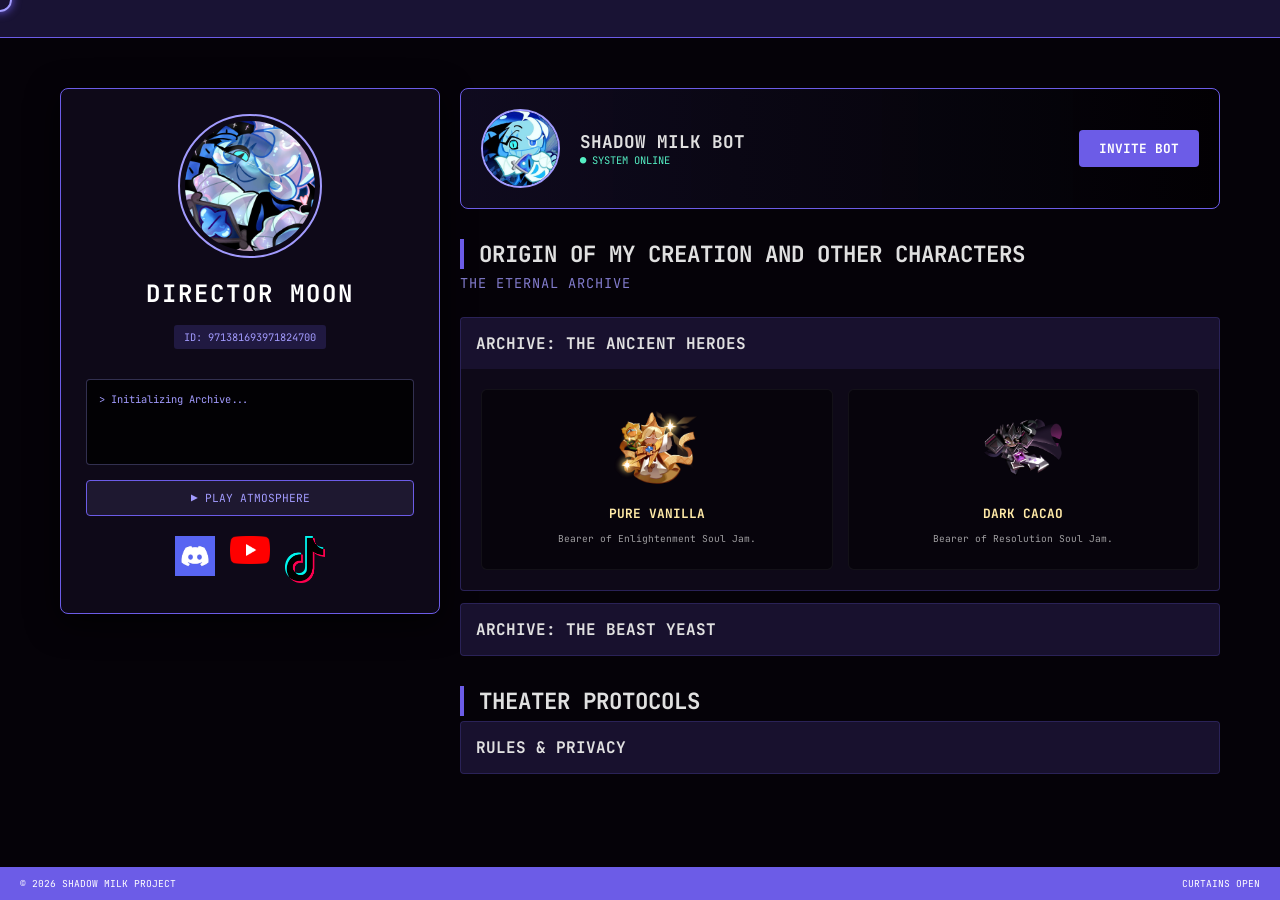
==== index.html @ 2828c196 "Update index.html" ====
<!DOCTYPE html>
<html lang="en">
<head>
    <meta charset="UTF-8">
    <meta name="viewport" content="width=device-width, initial-scale=1.0">
    <title>Director Moon | Shadow Milk Bot</title>
    <link href="https://fonts.googleapis.com/css2?family=JetBrains+Mono:wght@400;700&display=swap" rel="stylesheet">
    
    <style>
        :root {
            --primary: #a29bfe; 
            --accent: #6c5ce7; 
            --bg: #050208;
            --glass: rgba(15, 10, 25, 0.96);
            --ancient: #ffeaa7;
            --beast: #ff7675;
            --terminal-bg: rgba(0, 0, 0, 0.8);
        }

        /* CUSTOM CURSOR */
        * { cursor: none !important; }
        #custom-cursor {
            width: 20px; height: 20px;
            border: 2px solid var(--primary);
            border-radius: 50%;
            position: fixed;
            pointer-events: none;
            z-index: 9999;
            transition: transform 0.1s ease;
            box-shadow: 0 0 10px var(--accent);
            transform: translate(-50%, -50%);
        }

        /* CUSTOM SCROLLBAR */
        ::-webkit-scrollbar { width: 8px; }
        ::-webkit-scrollbar-track { background: var(--bg); }
        ::-webkit-scrollbar-thumb { 
            background: var(--accent); 
            border-radius: 10px;
            border: 2px solid var(--bg);
        }

        body {
            background-color: var(--bg);
            color: #e0e0e0;
            font-family: 'JetBrains Mono', monospace;
            margin: 0; padding: 0;
            overflow-x: hidden;
            display: flex; flex-direction: column;
            min-height: 100vh;
        }

        .bg-overlay {
            position: fixed; top: 0; left: 0; width: 100%; height: 100%;
            background: url('7(special).jpg') center/cover no-repeat;
            opacity: 0.15; z-index: -1;
        }

        /* News Ticker */
        .ticker-wrap {
            width: 100%; background: rgba(108, 92, 231, 0.2);
            border-bottom: 1px solid var(--accent);
            overflow: hidden; white-space: nowrap; padding: 8px 0;
            z-index: 10;
        }
        .ticker-move {
            display: inline-block; animation: ticker 15s linear infinite;
            font-size: 0.75rem; text-transform: uppercase; color: var(--primary);
            padding-left: 100%;
        }
        @keyframes ticker { 0% { transform: translateX(0); } 100% { transform: translateX(-100%); } }

        .app-container {
            display: flex; flex-wrap: wrap; gap: 20px; padding: 20px;
            max-width: 1200px; margin: auto; width: 100%; box-sizing: border-box;
            justify-content: center;
        }

        /* Sidebar Styles */
        .profile-sidebar { flex: 1 1 320px; max-width: 380px; }
        .glass-card {
            background: var(--glass); border: 1px solid var(--accent);
            padding: 25px; text-align: center; border-radius: 8px;
            box-shadow: 0 8px 32px rgba(0,0,0,0.8);
        }
        .avatar { width: 130px; height: 130px; border: 2px solid var(--primary); padding: 5px; border-radius: 50%; object-fit: cover; }
        h1 { font-size: 1.5rem; margin: 15px 0 5px; letter-spacing: 2px; color: white; }
        .badge { font-size: 0.65rem; color: var(--primary); background: rgba(108, 92, 231, 0.2); padding: 5px 10px; border-radius: 3px; display: inline-block; }
        
        /* Terminal & Audio */
        .terminal-box {
            margin-top: 20px; background: var(--terminal-bg);
            border: 1px solid rgba(162, 155, 254, 0.3); border-radius: 4px;
            padding: 12px; text-align: left; font-size: 0.65rem;
            color: var(--primary); min-height: 60px;
        }
        .audio-control {
            margin-top: 15px; background: rgba(162, 155, 254, 0.1);
            border: 1px solid var(--accent); color: var(--primary);
            padding: 10px; border-radius: 4px; font-size: 0.7rem;
            cursor: pointer; transition: 0.3s; width: 100%;
            font-family: 'JetBrains Mono', monospace;
        }
        .audio-control:hover { background: var(--accent); color: white; box-shadow: 0 0 10px var(--accent); }

        /* Bot Spotlight */
        .bot-spotlight {
            background: linear-gradient(90deg, rgba(108, 92, 231, 0.1), rgba(0,0,0,0.6));
            border: 1px solid var(--accent); border-radius: 8px;
            padding: 20px; margin-bottom: 30px;
            display: flex; align-items: center; gap: 20px;
        }
        .bot-avatar-small { width: 75px; height: 75px; border-radius: 50%; border: 2px solid var(--primary); }
        .invite-btn {
            background: var(--accent); color: white; text-decoration: none;
            padding: 10px 20px; border-radius: 4px; font-size: 0.8rem;
            font-weight: bold; transition: 0.3s;
        }
        .invite-btn:hover { background: var(--primary); transform: scale(1.05); }

        /* Content Area */
        .content-area { flex: 2 1 600px; }
        .main-highlight-title { font-size: 1.4rem; border-left: 4px solid var(--accent); padding-left: 15px; margin-bottom: 5px; text-transform: uppercase; font-weight: bold; }
        .sub-header-style { font-size: 0.85rem; color: var(--primary); letter-spacing: 1px; margin-bottom: 25px; opacity: 0.8; display: block; }

        .drawer { background: var(--glass); border: 1px solid rgba(108, 92, 231, 0.3); margin-bottom: 12px; border-radius: 4px; overflow: hidden; }
        summary { padding: 15px; cursor: pointer; font-weight: bold; display: flex; justify-content: space-between; background: rgba(108, 92, 231, 0.1); }
        
        .dossier-grid { display: grid; grid-template-columns: 1fr 1fr; gap: 15px; padding: 20px; }
        .char-card { 
            background: rgba(0,0,0,0.5); border: 1px solid rgba(255,255,255,0.05);
            padding: 15px; border-radius: 6px; text-align: center;
            transition: 0.3s ease;
        }
        .char-card:hover { 
            border-color: var(--accent); 
            transform: translateY(-5px);
            box-shadow: 0 5px 15px rgba(108, 92, 231, 0.3);
        }
        .char-img { width: 85px; height: 85px; object-fit: contain; margin-bottom: 10px; }
        .ancient-text { color: var(--ancient); }
        .beast-text { color: var(--beast); }

        .footer-bar { margin-top: auto; background: var(--accent); color: white; font-size: 0.6rem; display: flex; justify-content: space-between; padding: 10px 20px; }

        @media (max-width: 768px) {
            #custom-cursor { display: none; }
            * { cursor: auto !important; }
            .app-container { flex-direction: column; }
            .dossier-grid { grid-template-columns: 1fr; }
        }
    </style>
</head>
<body>
    <div id="custom-cursor"></div>
    <div class="bg-overlay"></div>

    <div class="ticker-wrap">
        <div class="ticker-move">
            SYSTEM STATUS: STABLE • NEW PUPPETS JOINING THE THEATER • ACT IV: THE ETERNAL NIGHT • DIRECTOR MOON IS WATCHING • ALL SCRIPTS SYNCHRONIZED •
        </div>
    </div>

    <main class="app-container">
        <aside class="profile-sidebar">
            <div class="glass-card">
                <img src="sm.png" alt="Director Moon" class="avatar">
                <h1>DIRECTOR MOON</h1>
                <p class="badge">ID: 971381693971824700</p>
                
                <div class="terminal-box">
                    <div id="typewriter">> Initializing Archive...</div>
                </div>

                <audio id="theater-music" loop>
                    <source src="theme.mp3" type="audio/mpeg">
                </audio>
                <button class="audio-control" onclick="toggleMusic()" id="music-btn">▶ PLAY ATMOSPHERE</button>

                <div class="social-grid" style="margin-top:20px; display:flex; gap:15px; justify-content:center;">
                    <a href="https://discord.gg/trJb9jheUS" target="_blank"><img src="discord.png" width="40"></a>
                    <a href="https://youtube.com/@unknown-d8j4m?si=hz3em3P6DgcxcS1t" target="_blank"><img src="youtube.png" width="40"></a>
                    <a href="https://www.tiktok.com/@dirmoonofc?_r=1&_t=ZG-95DGepO4hxg" target="_blank"><img src="tiktok.png" width="40"></a>
                </div>
            </div>
        </aside>

        <section class="content-area">
            <div class="bot-spotlight">
                <img src="shadowmilkbot.png" class="bot-avatar-small">
                <div style="flex-grow:1">
                    <div style="font-weight:bold; font-size:1.1rem;">SHADOW MILK BOT</div>
                    <div style="font-size:0.65rem; color:#55efc4">● SYSTEM ONLINE</div>
                </div>
                <a href="https://discord.com/oauth2/authorize?client_id=1461867308065488967" target="_blank" class="invite-btn">INVITE BOT</a>
            </div>

            <h2 class="main-highlight-title">ORIGIN OF MY CREATION AND OTHER CHARACTERS</h2>
            <span class="sub-header-style">THE ETERNAL ARCHIVE</span>

            <details class="drawer" open>
                <summary>ARCHIVE: THE ANCIENT HEROES</summary>
                <div class="dossier-grid">
                    <div class="char-card">
                        <img src="purevanilla.png" class="char-img">
                        <div class="ancient-text" style="font-weight:bold; font-size:0.8rem;">PURE VANILLA</div>
                        <p style="font-size:0.6rem; opacity:0.7;">Bearer of Enlightenment Soul Jam.</p>
                    </div>
                    <div class="char-card">
                        <img src="darkcacao.png" class="char-img">
                        <div class="ancient-text" style="font-weight:bold; font-size:0.8rem;">DARK CACAO</div>
                        <p style="font-size:0.6rem; opacity:0.7;">Bearer of Resolution Soul Jam.</p>
                    </div>
                </div>
            </details>

            <details class="drawer">
                <summary>ARCHIVE: THE BEAST YEAST</summary>
                <div class="dossier-grid">
                    <div class="char-card">
                        <img src="shadowmilk.png" class="char-img">
                        <div class="beast-text" style="font-weight:bold; font-size:0.8rem;">SHADOW MILK</div>
                        <p style="font-size:0.6rem; opacity:0.7;">The Beast of Deceit.</p>
                    </div>
                    <div class="char-card">
                        <img src="mysticflour.png" class="char-img">
                        <div class="beast-text" style="font-weight:bold; font-size:0.8rem;">MYSTIC FLOUR</div>
                        <p style="font-size:0.6rem; opacity:0.7;">The Beast of Apathy.</p>
                    </div>
                </div>
            </details>

            <h2 class="main-highlight-title" style="margin-top:30px;">THEATER PROTOCOLS</h2>
            <details class="drawer">
                <summary>RULES & PRIVACY</summary>
                <div style="padding:20px; font-size:0.75rem; line-height:1.6;">
                    <p><strong>1. Respect:</strong> Treat all puppets with dignity.</p>
                    <p><strong>2. Data:</strong> We only store Discord IDs for economy functions.</p>
                    <p><strong>3. Conduct:</strong> NSFW or Raiding is strictly prohibited.</p>
                </div>
            </details>
        </section>
    </main>

    <footer class="footer-bar">
        <span>© 2026 SHADOW MILK PROJECT</span>
        <span>CURTAINS OPEN</span>
    </footer>

    <script>
        // Cursor Logic
        const cursor = document.getElementById('custom-cursor');
        document.addEventListener('mousemove', e => {
            cursor.style.left = e.clientX + 'px';
            cursor.style.top = e.clientY + 'px';
        });

        // Audio Logic
        const music = document.getElementById('theater-music');
        const musicBtn = document.getElementById('music-btn');
        function toggleMusic() {
            if (music.paused) {
                music.play();
                musicBtn.innerText = "|| PAUSE ATMOSPHERE";
            } else {
                music.pause();
                musicBtn.innerText = "▶ PLAY ATMOSPHERE";
            }
        }

        // Terminal Logic
        const logs = [
            "> Fetching Archive Data...",
            "> Analyzing Director Moon...",
            "> Connection: SECURE",
            "> Deploying Commands...",
            "> Status: DECEPTION ACTIVE"
        ];
        let logIndex = 0;
        function updateLogs() {
            document.getElementById('typewriter').innerText = logs[logIndex];
            logIndex = (logIndex + 1) % logs.length;
        }
        setInterval(updateLogs, 3500);
    </script>
</body>
    </html>
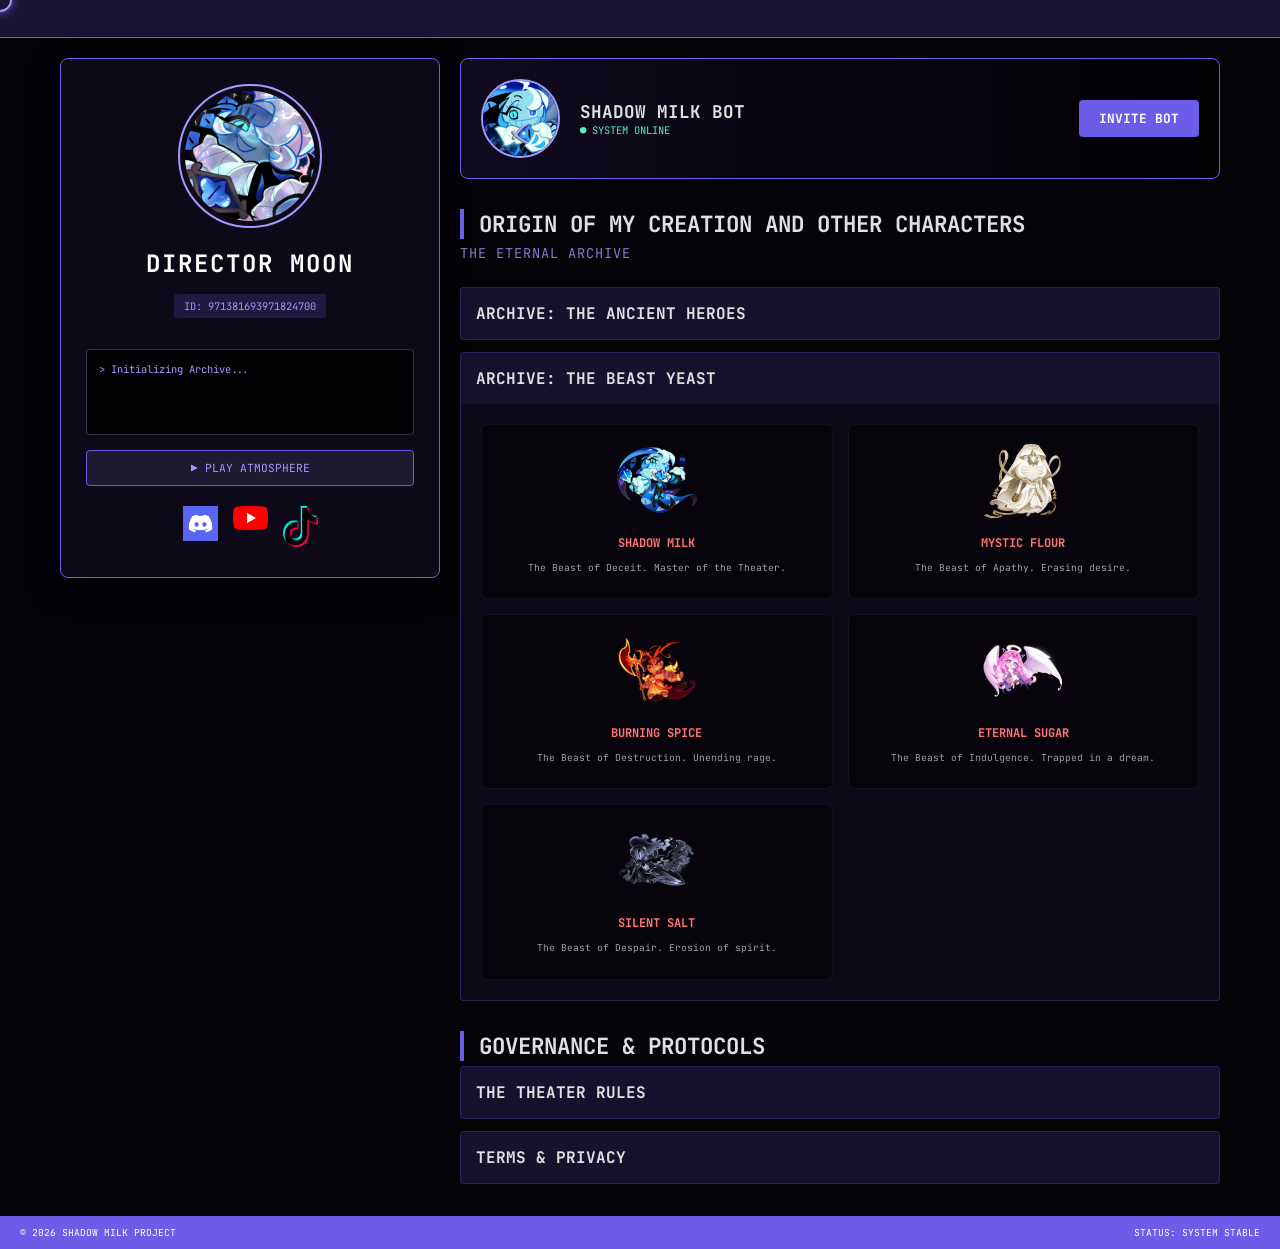
==== commit 24444b82: "Update index.html" ====
--- a/index.html
+++ b/index.html
@@ -26,19 +26,14 @@
             position: fixed;
             pointer-events: none;
             z-index: 9999;
-            transition: transform 0.1s ease;
             box-shadow: 0 0 10px var(--accent);
             transform: translate(-50%, -50%);
         }
 
-        /* CUSTOM SCROLLBAR */
+        /* SCROLLBAR */
         ::-webkit-scrollbar { width: 8px; }
         ::-webkit-scrollbar-track { background: var(--bg); }
-        ::-webkit-scrollbar-thumb { 
-            background: var(--accent); 
-            border-radius: 10px;
-            border: 2px solid var(--bg);
-        }
+        ::-webkit-scrollbar-thumb { background: var(--accent); border-radius: 10px; border: 2px solid var(--bg); }
 
         body {
             background-color: var(--bg);
@@ -56,12 +51,11 @@
             opacity: 0.15; z-index: -1;
         }
 
-        /* News Ticker */
+        /* Ticker */
         .ticker-wrap {
             width: 100%; background: rgba(108, 92, 231, 0.2);
             border-bottom: 1px solid var(--accent);
             overflow: hidden; white-space: nowrap; padding: 8px 0;
-            z-index: 10;
         }
         .ticker-move {
             display: inline-block; animation: ticker 15s linear infinite;
@@ -76,7 +70,7 @@
             justify-content: center;
         }
 
-        /* Sidebar Styles */
+        /* Sidebar */
         .profile-sidebar { flex: 1 1 320px; max-width: 380px; }
         .glass-card {
             background: var(--glass); border: 1px solid var(--accent);
@@ -87,12 +81,10 @@
         h1 { font-size: 1.5rem; margin: 15px 0 5px; letter-spacing: 2px; color: white; }
         .badge { font-size: 0.65rem; color: var(--primary); background: rgba(108, 92, 231, 0.2); padding: 5px 10px; border-radius: 3px; display: inline-block; }
         
-        /* Terminal & Audio */
         .terminal-box {
             margin-top: 20px; background: var(--terminal-bg);
             border: 1px solid rgba(162, 155, 254, 0.3); border-radius: 4px;
-            padding: 12px; text-align: left; font-size: 0.65rem;
-            color: var(--primary); min-height: 60px;
+            padding: 12px; text-align: left; font-size: 0.65rem; color: var(--primary); min-height: 60px;
         }
         .audio-control {
             margin-top: 15px; background: rgba(162, 155, 254, 0.1);
@@ -101,7 +93,7 @@
             cursor: pointer; transition: 0.3s; width: 100%;
             font-family: 'JetBrains Mono', monospace;
         }
-        .audio-control:hover { background: var(--accent); color: white; box-shadow: 0 0 10px var(--accent); }
+        .audio-control:hover { background: var(--accent); color: white; }
 
         /* Bot Spotlight */
         .bot-spotlight {
@@ -116,7 +108,6 @@
             padding: 10px 20px; border-radius: 4px; font-size: 0.8rem;
             font-weight: bold; transition: 0.3s;
         }
-        .invite-btn:hover { background: var(--primary); transform: scale(1.05); }
 
         /* Content Area */
         .content-area { flex: 2 1 600px; }
@@ -129,18 +120,14 @@
         .dossier-grid { display: grid; grid-template-columns: 1fr 1fr; gap: 15px; padding: 20px; }
         .char-card { 
             background: rgba(0,0,0,0.5); border: 1px solid rgba(255,255,255,0.05);
-            padding: 15px; border-radius: 6px; text-align: center;
-            transition: 0.3s ease;
-        }
-        .char-card:hover { 
-            border-color: var(--accent); 
-            transform: translateY(-5px);
-            box-shadow: 0 5px 15px rgba(108, 92, 231, 0.3);
-        }
-        .char-img { width: 85px; height: 85px; object-fit: contain; margin-bottom: 10px; }
+            padding: 15px; border-radius: 6px; text-align: center; transition: 0.3s;
+        }
+        .char-card:hover { border-color: var(--accent); transform: translateY(-5px); }
+        .char-img { width: 80px; height: 80px; object-fit: contain; margin-bottom: 10px; }
         .ancient-text { color: var(--ancient); }
         .beast-text { color: var(--beast); }
 
+        .rule-list { padding-left: 18px; list-style-type: square; font-size: 0.8rem; }
         .footer-bar { margin-top: auto; background: var(--accent); color: white; font-size: 0.6rem; display: flex; justify-content: space-between; padding: 10px 20px; }
 
         @media (max-width: 768px) {
@@ -172,15 +159,13 @@
                     <div id="typewriter">> Initializing Archive...</div>
                 </div>
 
-                <audio id="theater-music" loop>
-                    <source src="theme.mp3" type="audio/mpeg">
-                </audio>
+                <audio id="theater-music" loop><source src="theme.mp3" type="audio/mpeg"></audio>
                 <button class="audio-control" onclick="toggleMusic()" id="music-btn">▶ PLAY ATMOSPHERE</button>
 
                 <div class="social-grid" style="margin-top:20px; display:flex; gap:15px; justify-content:center;">
-                    <a href="https://discord.gg/trJb9jheUS" target="_blank"><img src="discord.png" width="40"></a>
-                    <a href="https://youtube.com/@unknown-d8j4m?si=hz3em3P6DgcxcS1t" target="_blank"><img src="youtube.png" width="40"></a>
-                    <a href="https://www.tiktok.com/@dirmoonofc?_r=1&_t=ZG-95DGepO4hxg" target="_blank"><img src="tiktok.png" width="40"></a>
+                    <a href="https://discord.gg/trJb9jheUS" target="_blank"><img src="discord.png" width="35"></a>
+                    <a href="https://youtube.com/@unknown-d8j4m?si=hz3em3P6DgcxcS1t" target="_blank"><img src="youtube.png" width="35"></a>
+                    <a href="https://www.tiktok.com/@dirmoonofc?_r=1&_t=ZG-95DGepO4hxg" target="_blank"><img src="tiktok.png" width="35"></a>
                 </div>
             </div>
         </aside>
@@ -198,45 +183,85 @@
             <h2 class="main-highlight-title">ORIGIN OF MY CREATION AND OTHER CHARACTERS</h2>
             <span class="sub-header-style">THE ETERNAL ARCHIVE</span>
 
-            <details class="drawer" open>
+            <details class="drawer">
                 <summary>ARCHIVE: THE ANCIENT HEROES</summary>
                 <div class="dossier-grid">
                     <div class="char-card">
                         <img src="purevanilla.png" class="char-img">
-                        <div class="ancient-text" style="font-weight:bold; font-size:0.8rem;">PURE VANILLA</div>
-                        <p style="font-size:0.6rem; opacity:0.7;">Bearer of Enlightenment Soul Jam.</p>
+                        <div class="ancient-text" style="font-weight:bold; font-size:0.75rem;">PURE VANILLA</div>
+                        <p style="font-size:0.6rem; opacity:0.7;">Founder of the Vanilla Kingdom. Bearer of Enlightenment.</p>
+                    </div>
+                    <div class="char-card">
+                        <img src="hollyberry.png" class="char-img">
+                        <div class="ancient-text" style="font-weight:bold; font-size:0.75rem;">HOLLYBERRY</div>
+                        <p style="font-size:0.6rem; opacity:0.7;">Founder of the Hollyberry Kingdom. Bearer of Passion.</p>
                     </div>
                     <div class="char-card">
                         <img src="darkcacao.png" class="char-img">
-                        <div class="ancient-text" style="font-weight:bold; font-size:0.8rem;">DARK CACAO</div>
-                        <p style="font-size:0.6rem; opacity:0.7;">Bearer of Resolution Soul Jam.</p>
-                    </div>
-                </div>
-            </details>
-
-            <details class="drawer">
+                        <div class="ancient-text" style="font-weight:bold; font-size:0.75rem;">DARK CACAO</div>
+                        <p style="font-size:0.6rem; opacity:0.7;">King of the Snowy Citadel. Bearer of Resolution.</p>
+                    </div>
+                    <div class="char-card">
+                        <img src="goldencheese.png" class="char-img">
+                        <div class="ancient-text" style="font-weight:bold; font-size:0.75rem;">GOLDEN CHEESE</div>
+                        <p style="font-size:0.6rem; opacity:0.7;">Sovereign of the Golden City. Bearer of Abundance.</p>
+                    </div>
+                    <div class="char-card">
+                        <img src="whitelily.png" class="char-img">
+                        <div class="ancient-text" style="font-weight:bold; font-size:0.75rem;">WHITE LILY</div>
+                        <p style="font-size:0.6rem; opacity:0.7;">A seeker of truth. Bearer of Liberty.</p>
+                    </div>
+                </div>
+            </details>
+
+            <details class="drawer" open>
                 <summary>ARCHIVE: THE BEAST YEAST</summary>
                 <div class="dossier-grid">
                     <div class="char-card">
                         <img src="shadowmilk.png" class="char-img">
-                        <div class="beast-text" style="font-weight:bold; font-size:0.8rem;">SHADOW MILK</div>
-                        <p style="font-size:0.6rem; opacity:0.7;">The Beast of Deceit.</p>
+                        <div class="beast-text" style="font-weight:bold; font-size:0.75rem;">SHADOW MILK</div>
+                        <p style="font-size:0.6rem; opacity:0.7;">The Beast of Deceit. Master of the Theater.</p>
                     </div>
                     <div class="char-card">
                         <img src="mysticflour.png" class="char-img">
-                        <div class="beast-text" style="font-weight:bold; font-size:0.8rem;">MYSTIC FLOUR</div>
-                        <p style="font-size:0.6rem; opacity:0.7;">The Beast of Apathy.</p>
-                    </div>
-                </div>
-            </details>
-
-            <h2 class="main-highlight-title" style="margin-top:30px;">THEATER PROTOCOLS</h2>
+                        <div class="beast-text" style="font-weight:bold; font-size:0.75rem;">MYSTIC FLOUR</div>
+                        <p style="font-size:0.6rem; opacity:0.7;">The Beast of Apathy. Erasing desire.</p>
+                    </div>
+                    <div class="char-card">
+                        <img src="burningspice.png" class="char-img">
+                        <div class="beast-text" style="font-weight:bold; font-size:0.75rem;">BURNING SPICE</div>
+                        <p style="font-size:0.6rem; opacity:0.7;">The Beast of Destruction. Unending rage.</p>
+                    </div>
+                    <div class="char-card">
+                        <img src="eternalsugar.png" class="char-img">
+                        <div class="beast-text" style="font-weight:bold; font-size:0.75rem;">ETERNAL SUGAR</div>
+                        <p style="font-size:0.6rem; opacity:0.7;">The Beast of Indulgence. Trapped in a dream.</p>
+                    </div>
+                    <div class="char-card">
+                        <img src="silentsalt.png" class="char-img">
+                        <div class="beast-text" style="font-weight:bold; font-size:0.75rem;">SILENT SALT</div>
+                        <p style="font-size:0.6rem; opacity:0.7;">The Beast of Despair. Erosion of spirit.</p>
+                    </div>
+                </div>
+            </details>
+
+            <h2 class="main-highlight-title" style="margin-top:30px;">GOVERNANCE & PROTOCOLS</h2>
             <details class="drawer">
-                <summary>RULES & PRIVACY</summary>
-                <div style="padding:20px; font-size:0.75rem; line-height:1.6;">
-                    <p><strong>1. Respect:</strong> Treat all puppets with dignity.</p>
-                    <p><strong>2. Data:</strong> We only store Discord IDs for economy functions.</p>
-                    <p><strong>3. Conduct:</strong> NSFW or Raiding is strictly prohibited.</p>
+                <summary>THE THEATER RULES</summary>
+                <div style="padding:20px;">
+                    <ul class="rule-list">
+                        <li><strong>I. Respect:</strong> No harassment or hate speech.</li>
+                        <li><strong>II. Integrity:</strong> No spamming or raiding.</li>
+                        <li><strong>III. Content:</strong> Keep the theater SFW.</li>
+                    </ul>
+                </div>
+            </details>
+
+            <details class="drawer">
+                <summary>TERMS & PRIVACY</summary>
+                <div style="padding:20px; font-size:0.75rem;">
+                    <p><strong>Data:</strong> We store Discord IDs and economy logs for bot functionality.</p>
+                    <p><strong>Rights:</strong> You may request data deletion via support.</p>
                 </div>
             </details>
         </section>
@@ -244,38 +269,24 @@
 
     <footer class="footer-bar">
         <span>© 2026 SHADOW MILK PROJECT</span>
-        <span>CURTAINS OPEN</span>
+        <span>STATUS: SYSTEM STABLE</span>
     </footer>
 
     <script>
-        // Cursor Logic
         const cursor = document.getElementById('custom-cursor');
         document.addEventListener('mousemove', e => {
             cursor.style.left = e.clientX + 'px';
             cursor.style.top = e.clientY + 'px';
         });
 
-        // Audio Logic
         const music = document.getElementById('theater-music');
         const musicBtn = document.getElementById('music-btn');
         function toggleMusic() {
-            if (music.paused) {
-                music.play();
-                musicBtn.innerText = "|| PAUSE ATMOSPHERE";
-            } else {
-                music.pause();
-                musicBtn.innerText = "▶ PLAY ATMOSPHERE";
-            }
-        }
-
-        // Terminal Logic
-        const logs = [
-            "> Fetching Archive Data...",
-            "> Analyzing Director Moon...",
-            "> Connection: SECURE",
-            "> Deploying Commands...",
-            "> Status: DECEPTION ACTIVE"
-        ];
+            if (music.paused) { music.play(); musicBtn.innerText = "|| PAUSE ATMOSPHERE"; }
+            else { music.pause(); musicBtn.innerText = "▶ PLAY ATMOSPHERE"; }
+        }
+
+        const logs = ["> Fetching Archive...", "> Analyzing ID 97138...", "> Deploying Commands...", "> Status: ACTIVE"];
         let logIndex = 0;
         function updateLogs() {
             document.getElementById('typewriter').innerText = logs[logIndex];
@@ -284,4 +295,4 @@
         setInterval(updateLogs, 3500);
     </script>
 </body>
-    </html>
+</html>
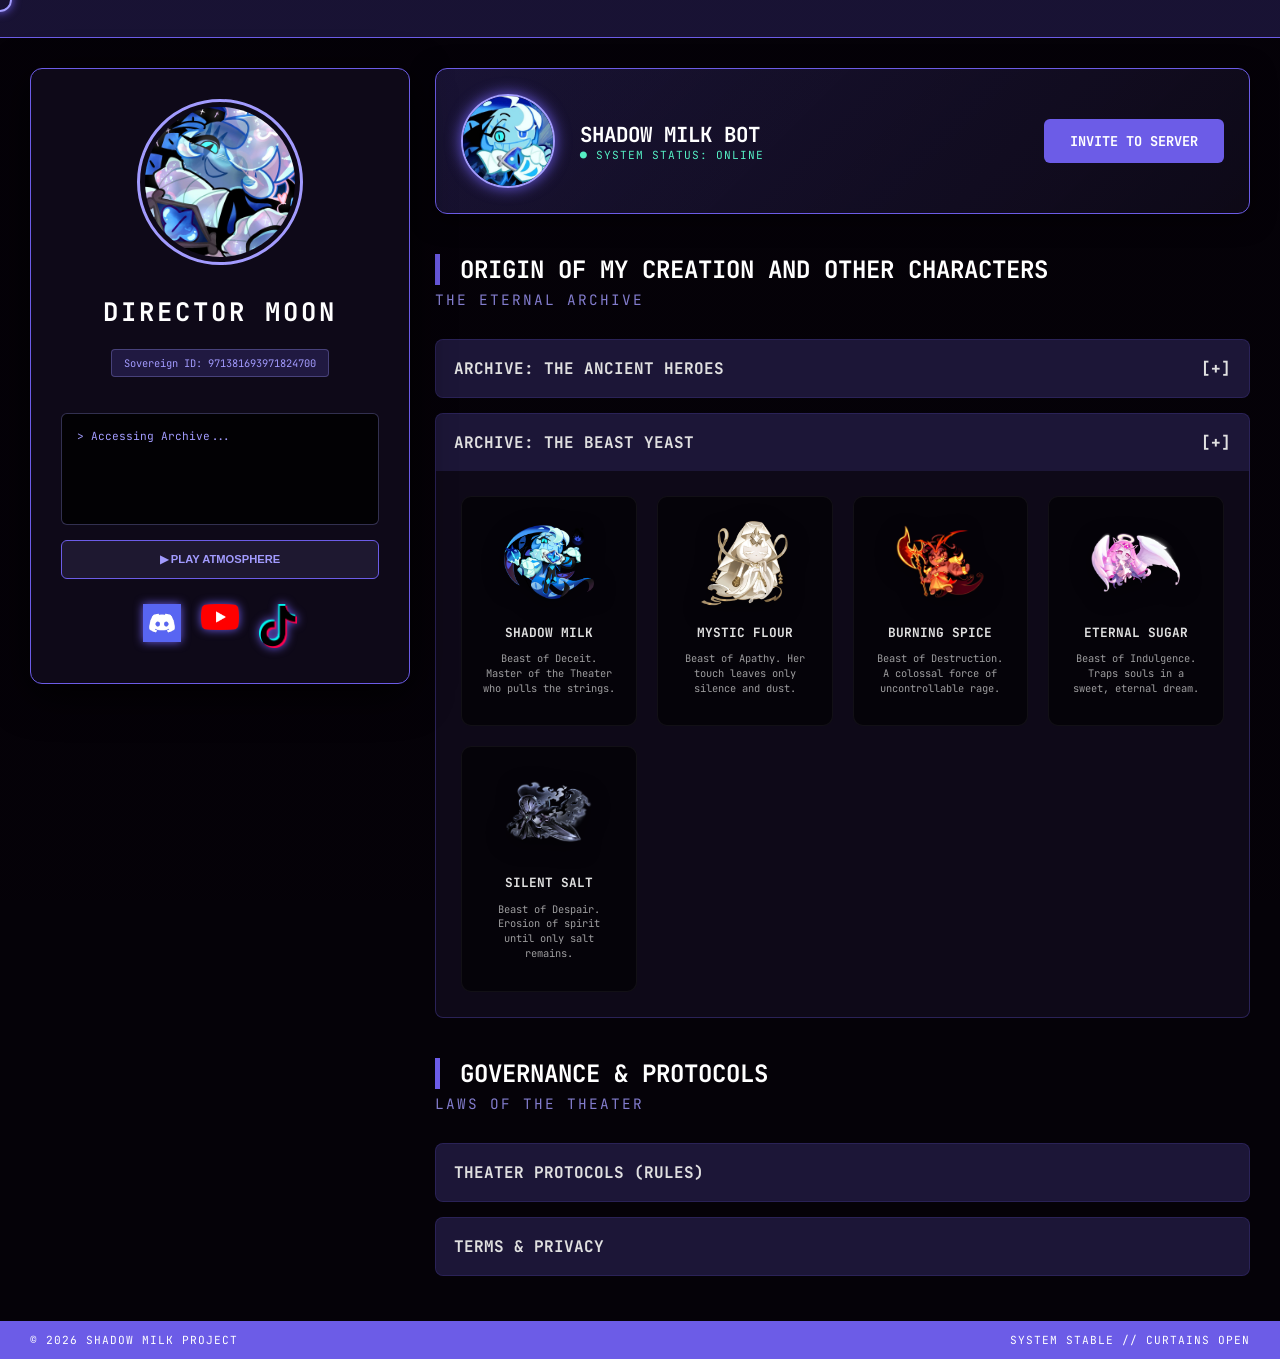
==== commit f1f544f6: "Update index.html" ====
--- a/index.html
+++ b/index.html
@@ -45,10 +45,16 @@
             min-height: 100vh;
         }
 
+        /* FUNDO CORRIGIDO */
         .bg-overlay {
-            position: fixed; top: 0; left: 0; width: 100%; height: 100%;
-            background: url('7(special).jpg') center/cover no-repeat;
-            opacity: 0.15; z-index: -1;
+            position: fixed;
+            top: 0; left: 0;
+            width: 100vw; height: 100vh;
+            background: linear-gradient(rgba(5, 2, 8, 0.7), rgba(5, 2, 8, 0.7)), url('7(special).jpg');
+            background-size: cover;
+            background-position: center;
+            background-attachment: fixed;
+            z-index: -1;
         }
 
         /* Ticker */
@@ -56,6 +62,7 @@
             width: 100%; background: rgba(108, 92, 231, 0.2);
             border-bottom: 1px solid var(--accent);
             overflow: hidden; white-space: nowrap; padding: 8px 0;
+            z-index: 10;
         }
         .ticker-move {
             display: inline-block; animation: ticker 15s linear infinite;
@@ -65,76 +72,88 @@
         @keyframes ticker { 0% { transform: translateX(0); } 100% { transform: translateX(-100%); } }
 
         .app-container {
-            display: flex; flex-wrap: wrap; gap: 20px; padding: 20px;
-            max-width: 1200px; margin: auto; width: 100%; box-sizing: border-box;
-            justify-content: center;
-        }
-
-        /* Sidebar */
+            display: flex; flex-wrap: wrap; gap: 25px; padding: 30px;
+            max-width: 1300px; margin: auto; width: 100%; box-sizing: border-box;
+            z-index: 1;
+        }
+
+        /* Profile Sidebar (Original Style) */
         .profile-sidebar { flex: 1 1 320px; max-width: 380px; }
         .glass-card {
-            background: var(--glass); border: 1px solid var(--accent);
-            padding: 25px; text-align: center; border-radius: 8px;
-            box-shadow: 0 8px 32px rgba(0,0,0,0.8);
-        }
-        .avatar { width: 130px; height: 130px; border: 2px solid var(--primary); padding: 5px; border-radius: 50%; object-fit: cover; }
-        h1 { font-size: 1.5rem; margin: 15px 0 5px; letter-spacing: 2px; color: white; }
-        .badge { font-size: 0.65rem; color: var(--primary); background: rgba(108, 92, 231, 0.2); padding: 5px 10px; border-radius: 3px; display: inline-block; }
+            background: var(--glass); 
+            border: 1px solid var(--accent);
+            padding: 30px; text-align: center; border-radius: 12px;
+            box-shadow: 0 10px 40px rgba(0,0,0,0.9);
+            position: sticky; top: 20px;
+        }
+        .avatar { width: 150px; height: 150px; border: 3px solid var(--primary); padding: 5px; border-radius: 50%; object-fit: cover; margin-bottom: 15px; }
+        h1 { font-size: 1.6rem; margin: 10px 0; letter-spacing: 3px; color: white; text-transform: uppercase; }
+        .badge { font-size: 0.65rem; color: var(--primary); background: rgba(108, 92, 231, 0.2); padding: 6px 12px; border-radius: 4px; display: inline-block; border: 1px solid rgba(162, 155, 254, 0.3); }
         
         .terminal-box {
-            margin-top: 20px; background: var(--terminal-bg);
-            border: 1px solid rgba(162, 155, 254, 0.3); border-radius: 4px;
-            padding: 12px; text-align: left; font-size: 0.65rem; color: var(--primary); min-height: 60px;
+            margin-top: 25px; background: var(--terminal-bg);
+            border: 1px solid rgba(162, 155, 254, 0.3); border-radius: 6px;
+            padding: 15px; text-align: left; font-size: 0.7rem; color: var(--primary); min-height: 80px;
+            box-shadow: inset 0 0 10px rgba(0,0,0,0.5);
         }
         .audio-control {
             margin-top: 15px; background: rgba(162, 155, 254, 0.1);
             border: 1px solid var(--accent); color: var(--primary);
-            padding: 10px; border-radius: 4px; font-size: 0.7rem;
-            cursor: pointer; transition: 0.3s; width: 100%;
-            font-family: 'JetBrains Mono', monospace;
-        }
-        .audio-control:hover { background: var(--accent); color: white; }
-
+            padding: 12px; border-radius: 6px; font-size: 0.7rem;
+            cursor: pointer; transition: 0.3s; width: 100%; font-weight: bold;
+        }
+        .audio-control:hover { background: var(--accent); color: white; box-shadow: 0 0 15px var(--accent); }
+
+        .social-grid { display: flex; justify-content: center; gap: 20px; margin-top: 25px; }
+        .social-grid img { width: 38px; transition: 0.3s; filter: drop-shadow(0 0 5px var(--accent)); }
+        .social-grid img:hover { transform: scale(1.2); filter: brightness(1.2); }
+
+        /* Content Area */
+        .content-area { flex: 2 1 600px; }
+        
         /* Bot Spotlight */
         .bot-spotlight {
-            background: linear-gradient(90deg, rgba(108, 92, 231, 0.1), rgba(0,0,0,0.6));
-            border: 1px solid var(--accent); border-radius: 8px;
-            padding: 20px; margin-bottom: 30px;
-            display: flex; align-items: center; gap: 20px;
-        }
-        .bot-avatar-small { width: 75px; height: 75px; border-radius: 50%; border: 2px solid var(--primary); }
+            background: linear-gradient(135deg, rgba(108, 92, 231, 0.2), rgba(15, 10, 25, 0.9));
+            border: 1px solid var(--accent); border-radius: 12px;
+            padding: 25px; margin-bottom: 40px;
+            display: flex; align-items: center; gap: 25px;
+            box-shadow: 0 5px 25px rgba(0,0,0,0.5);
+        }
+        .bot-avatar-small { width: 90px; height: 90px; border-radius: 50%; border: 2px solid var(--primary); box-shadow: 0 0 15px var(--accent); }
         .invite-btn {
             background: var(--accent); color: white; text-decoration: none;
-            padding: 10px 20px; border-radius: 4px; font-size: 0.8rem;
-            font-weight: bold; transition: 0.3s;
-        }
-
-        /* Content Area */
-        .content-area { flex: 2 1 600px; }
-        .main-highlight-title { font-size: 1.4rem; border-left: 4px solid var(--accent); padding-left: 15px; margin-bottom: 5px; text-transform: uppercase; font-weight: bold; }
-        .sub-header-style { font-size: 0.85rem; color: var(--primary); letter-spacing: 1px; margin-bottom: 25px; opacity: 0.8; display: block; }
-
-        .drawer { background: var(--glass); border: 1px solid rgba(108, 92, 231, 0.3); margin-bottom: 12px; border-radius: 4px; overflow: hidden; }
-        summary { padding: 15px; cursor: pointer; font-weight: bold; display: flex; justify-content: space-between; background: rgba(108, 92, 231, 0.1); }
+            padding: 12px 25px; border-radius: 6px; font-size: 0.85rem;
+            font-weight: bold; transition: 0.3s; border: 1px solid transparent;
+        }
+        .invite-btn:hover { background: transparent; border-color: var(--accent); color: var(--primary); box-shadow: 0 0 20px var(--accent); }
+
+        .main-highlight-title { font-size: 1.5rem; border-left: 5px solid var(--accent); padding-left: 20px; margin-bottom: 5px; text-transform: uppercase; font-weight: bold; color: white; }
+        .sub-header-style { font-size: 0.9rem; color: var(--primary); letter-spacing: 2px; margin-bottom: 30px; opacity: 0.8; display: block; }
+
+        /* Drawers & Dossiers */
+        .drawer { background: var(--glass); border: 1px solid rgba(108, 92, 231, 0.3); margin-bottom: 15px; border-radius: 8px; overflow: hidden; }
+        summary { padding: 18px; cursor: pointer; font-weight: bold; display: flex; justify-content: space-between; background: rgba(108, 92, 231, 0.15); transition: 0.3s; }
+        summary:hover { background: rgba(108, 92, 231, 0.25); }
         
-        .dossier-grid { display: grid; grid-template-columns: 1fr 1fr; gap: 15px; padding: 20px; }
+        .dossier-grid { display: grid; grid-template-columns: repeat(auto-fit, minmax(140px, 1fr)); gap: 20px; padding: 25px; }
         .char-card { 
-            background: rgba(0,0,0,0.5); border: 1px solid rgba(255,255,255,0.05);
-            padding: 15px; border-radius: 6px; text-align: center; transition: 0.3s;
-        }
-        .char-card:hover { border-color: var(--accent); transform: translateY(-5px); }
-        .char-img { width: 80px; height: 80px; object-fit: contain; margin-bottom: 10px; }
-        .ancient-text { color: var(--ancient); }
-        .beast-text { color: var(--beast); }
-
-        .rule-list { padding-left: 18px; list-style-type: square; font-size: 0.8rem; }
-        .footer-bar { margin-top: auto; background: var(--accent); color: white; font-size: 0.6rem; display: flex; justify-content: space-between; padding: 10px 20px; }
-
-        @media (max-width: 768px) {
+            background: rgba(0,0,0,0.6); border: 1px solid rgba(255,255,255,0.05);
+            padding: 20px; border-radius: 10px; text-align: center; transition: 0.4s cubic-bezier(0.175, 0.885, 0.32, 1.275);
+        }
+        .char-card:hover { border-color: var(--accent); transform: translateY(-8px); box-shadow: 0 10px 20px rgba(0,0,0,0.5); }
+        .char-img { width: 90px; height: 90px; object-fit: contain; margin-bottom: 12px; filter: drop-shadow(0 5px 10px rgba(0,0,0,0.5)); }
+        
+        .char-name { font-size: 0.8rem; font-weight: bold; margin-bottom: 6px; }
+        .char-desc { font-size: 0.65rem; opacity: 0.7; line-height: 1.4; }
+
+        .footer-bar { margin-top: auto; background: var(--accent); color: white; font-size: 0.7rem; display: flex; justify-content: space-between; padding: 12px 30px; letter-spacing: 1px; }
+
+        @media (max-width: 900px) {
             #custom-cursor { display: none; }
             * { cursor: auto !important; }
-            .app-container { flex-direction: column; }
-            .dossier-grid { grid-template-columns: 1fr; }
+            .app-container { flex-direction: column; align-items: center; }
+            .profile-sidebar { max-width: 100%; width: 100%; }
+            .dossier-grid { grid-template-columns: 1fr 1fr; }
         }
     </style>
 </head>
@@ -144,7 +163,7 @@
 
     <div class="ticker-wrap">
         <div class="ticker-move">
-            SYSTEM STATUS: STABLE • NEW PUPPETS JOINING THE THEATER • ACT IV: THE ETERNAL NIGHT • DIRECTOR MOON IS WATCHING • ALL SCRIPTS SYNCHRONIZED •
+            SYSTEM STATUS: STABLE • NEW PUPPETS JOINING THE THEATER • ACT IV: THE ETERNAL NIGHT • DIRECTOR MOON IS WATCHING • ALL SCRIPTS SYNCHRONIZED • DATA ARCHIVE UPDATED • 
         </div>
     </div>
 
@@ -153,19 +172,19 @@
             <div class="glass-card">
                 <img src="sm.png" alt="Director Moon" class="avatar">
                 <h1>DIRECTOR MOON</h1>
-                <p class="badge">ID: 971381693971824700</p>
+                <p class="badge">Sovereign ID: 971381693971824700</p>
                 
                 <div class="terminal-box">
-                    <div id="typewriter">> Initializing Archive...</div>
+                    <div id="typewriter">> Initializing theater...</div>
                 </div>
 
                 <audio id="theater-music" loop><source src="theme.mp3" type="audio/mpeg"></audio>
                 <button class="audio-control" onclick="toggleMusic()" id="music-btn">▶ PLAY ATMOSPHERE</button>
 
-                <div class="social-grid" style="margin-top:20px; display:flex; gap:15px; justify-content:center;">
-                    <a href="https://discord.gg/trJb9jheUS" target="_blank"><img src="discord.png" width="35"></a>
-                    <a href="https://youtube.com/@unknown-d8j4m?si=hz3em3P6DgcxcS1t" target="_blank"><img src="youtube.png" width="35"></a>
-                    <a href="https://www.tiktok.com/@dirmoonofc?_r=1&_t=ZG-95DGepO4hxg" target="_blank"><img src="tiktok.png" width="35"></a>
+                <div class="social-grid">
+                    <a href="https://discord.gg/trJb9jheUS" target="_blank"><img src="discord.png" alt="Discord"></a>
+                    <a href="https://youtube.com/@unknown-d8j4m?si=hz3em3P6DgcxcS1t" target="_blank"><img src="youtube.png" alt="YouTube"></a>
+                    <a href="https://www.tiktok.com/@dirmoonofc?_r=1&_t=ZG-95DGepO4hxg" target="_blank"><img src="tiktok.png" alt="TikTok"></a>
                 </div>
             </div>
         </aside>
@@ -174,94 +193,95 @@
             <div class="bot-spotlight">
                 <img src="shadowmilkbot.png" class="bot-avatar-small">
                 <div style="flex-grow:1">
-                    <div style="font-weight:bold; font-size:1.1rem;">SHADOW MILK BOT</div>
-                    <div style="font-size:0.65rem; color:#55efc4">● SYSTEM ONLINE</div>
-                </div>
-                <a href="https://discord.com/oauth2/authorize?client_id=1461867308065488967" target="_blank" class="invite-btn">INVITE BOT</a>
+                    <div style="font-weight:bold; font-size:1.3rem; color: white;">SHADOW MILK BOT</div>
+                    <div style="font-size:0.7rem; color:#55efc4; letter-spacing: 1px;">● SYSTEM STATUS: ONLINE</div>
+                </div>
+                <a href="https://discord.com/oauth2/authorize?client_id=1461867308065488967" target="_blank" class="invite-btn">INVITE TO SERVER</a>
             </div>
 
             <h2 class="main-highlight-title">ORIGIN OF MY CREATION AND OTHER CHARACTERS</h2>
             <span class="sub-header-style">THE ETERNAL ARCHIVE</span>
 
             <details class="drawer">
-                <summary>ARCHIVE: THE ANCIENT HEROES</summary>
+                <summary>ARCHIVE: THE ANCIENT HEROES <span>[+]</span></summary>
                 <div class="dossier-grid">
                     <div class="char-card">
                         <img src="purevanilla.png" class="char-img">
-                        <div class="ancient-text" style="font-weight:bold; font-size:0.75rem;">PURE VANILLA</div>
-                        <p style="font-size:0.6rem; opacity:0.7;">Founder of the Vanilla Kingdom. Bearer of Enlightenment.</p>
+                        <div class="char-name ancient-text">PURE VANILLA</div>
+                        <p class="char-desc">The first Ancient Hero and bearer of the Enlightenment Soul Jam.</p>
                     </div>
                     <div class="char-card">
                         <img src="hollyberry.png" class="char-img">
-                        <div class="ancient-text" style="font-weight:bold; font-size:0.75rem;">HOLLYBERRY</div>
-                        <p style="font-size:0.6rem; opacity:0.7;">Founder of the Hollyberry Kingdom. Bearer of Passion.</p>
+                        <div class="char-name ancient-text">HOLLYBERRY</div>
+                        <p class="char-desc">Fearless founder of the Hollyberry Kingdom. Bearer of Passion.</p>
                     </div>
                     <div class="char-card">
                         <img src="darkcacao.png" class="char-img">
-                        <div class="ancient-text" style="font-weight:bold; font-size:0.75rem;">DARK CACAO</div>
-                        <p style="font-size:0.6rem; opacity:0.7;">King of the Snowy Citadel. Bearer of Resolution.</p>
+                        <div class="char-name ancient-text">DARK CACAO</div>
+                        <p class="char-desc">Sovereign of the Snowy Citadel. Bearer of Resolution.</p>
                     </div>
                     <div class="char-card">
                         <img src="goldencheese.png" class="char-img">
-                        <div class="ancient-text" style="font-weight:bold; font-size:0.75rem;">GOLDEN CHEESE</div>
-                        <p style="font-size:0.6rem; opacity:0.7;">Sovereign of the Golden City. Bearer of Abundance.</p>
+                        <div class="char-name ancient-text">GOLDEN CHEESE</div>
+                        <p class="char-desc">Ruler of the Golden City. Bearer of Abundance.</p>
                     </div>
                     <div class="char-card">
                         <img src="whitelily.png" class="char-img">
-                        <div class="ancient-text" style="font-weight:bold; font-size:0.75rem;">WHITE LILY</div>
-                        <p style="font-size:0.6rem; opacity:0.7;">A seeker of truth. Bearer of Liberty.</p>
+                        <div class="char-name ancient-text">WHITE LILY</div>
+                        <p class="char-desc">Seeker of forbidden truths. Bearer of Liberty.</p>
                     </div>
                 </div>
             </details>
 
             <details class="drawer" open>
-                <summary>ARCHIVE: THE BEAST YEAST</summary>
+                <summary>ARCHIVE: THE BEAST YEAST <span>[+]</span></summary>
                 <div class="dossier-grid">
                     <div class="char-card">
                         <img src="shadowmilk.png" class="char-img">
-                        <div class="beast-text" style="font-weight:bold; font-size:0.75rem;">SHADOW MILK</div>
-                        <p style="font-size:0.6rem; opacity:0.7;">The Beast of Deceit. Master of the Theater.</p>
+                        <div class="char-name beast-text">SHADOW MILK</div>
+                        <p class="char-desc">Beast of Deceit. Master of the Theater who pulls the strings.</p>
                     </div>
                     <div class="char-card">
                         <img src="mysticflour.png" class="char-img">
-                        <div class="beast-text" style="font-weight:bold; font-size:0.75rem;">MYSTIC FLOUR</div>
-                        <p style="font-size:0.6rem; opacity:0.7;">The Beast of Apathy. Erasing desire.</p>
+                        <div class="char-name beast-text">MYSTIC FLOUR</div>
+                        <p class="char-desc">Beast of Apathy. Her touch leaves only silence and dust.</p>
                     </div>
                     <div class="char-card">
                         <img src="burningspice.png" class="char-img">
-                        <div class="beast-text" style="font-weight:bold; font-size:0.75rem;">BURNING SPICE</div>
-                        <p style="font-size:0.6rem; opacity:0.7;">The Beast of Destruction. Unending rage.</p>
+                        <div class="char-name beast-text">BURNING SPICE</div>
+                        <p class="char-desc">Beast of Destruction. A colossal force of uncontrollable rage.</p>
                     </div>
                     <div class="char-card">
                         <img src="eternalsugar.png" class="char-img">
-                        <div class="beast-text" style="font-weight:bold; font-size:0.75rem;">ETERNAL SUGAR</div>
-                        <p style="font-size:0.6rem; opacity:0.7;">The Beast of Indulgence. Trapped in a dream.</p>
+                        <div class="char-name beast-text">ETERNAL SUGAR</div>
+                        <p class="char-desc">Beast of Indulgence. Traps souls in a sweet, eternal dream.</p>
                     </div>
                     <div class="char-card">
                         <img src="silentsalt.png" class="char-img">
-                        <div class="beast-text" style="font-weight:bold; font-size:0.75rem;">SILENT SALT</div>
-                        <p style="font-size:0.6rem; opacity:0.7;">The Beast of Despair. Erosion of spirit.</p>
+                        <div class="char-name beast-text">SILENT SALT</div>
+                        <p class="char-desc">Beast of Despair. Erosion of spirit until only salt remains.</p>
                     </div>
                 </div>
             </details>
 
-            <h2 class="main-highlight-title" style="margin-top:30px;">GOVERNANCE & PROTOCOLS</h2>
+            <h2 class="main-highlight-title" style="margin-top:40px;">GOVERNANCE & PROTOCOLS</h2>
+            <span class="sub-header-style">LAWS OF THE THEATER</span>
+
             <details class="drawer">
-                <summary>THE THEATER RULES</summary>
-                <div style="padding:20px;">
-                    <ul class="rule-list">
-                        <li><strong>I. Respect:</strong> No harassment or hate speech.</li>
-                        <li><strong>II. Integrity:</strong> No spamming or raiding.</li>
-                        <li><strong>III. Content:</strong> Keep the theater SFW.</li>
-                    </ul>
+                <summary>THEATER PROTOCOLS (RULES)</summary>
+                <div style="padding:20px; font-size:0.8rem;">
+                    <p><strong>I. MUTUAL RESPECT:</strong> Harassment or hate speech results in exile.</p>
+                    <p><strong>II. SYSTEM INTEGRITY:</strong> No spamming or abuse of bot commands.</p>
+                    <p><strong>III. SFW PERFORMANCE:</strong> Explicit content is strictly forbidden.</p>
                 </div>
             </details>
 
             <details class="drawer">
                 <summary>TERMS & PRIVACY</summary>
-                <div style="padding:20px; font-size:0.75rem;">
-                    <p><strong>Data:</strong> We store Discord IDs and economy logs for bot functionality.</p>
-                    <p><strong>Rights:</strong> You may request data deletion via support.</p>
+                <div style="padding:20px; font-size:0.8rem;">
+                    <p><strong>DATA:</strong> We store Discord IDs and economy balances only.</p>
+                    <p><strong>SECURITY:</strong> Your dossier is kept in secure archives.</p>
+                    <p><strong>RIGHTS:</strong> Use support commands to request data deletion.</p>
                 </div>
             </details>
         </section>
@@ -269,7 +289,7 @@
 
     <footer class="footer-bar">
         <span>© 2026 SHADOW MILK PROJECT</span>
-        <span>STATUS: SYSTEM STABLE</span>
+        <span>SYSTEM STABLE // CURTAINS OPEN</span>
     </footer>
 
     <script>
@@ -282,17 +302,30 @@
         const music = document.getElementById('theater-music');
         const musicBtn = document.getElementById('music-btn');
         function toggleMusic() {
-            if (music.paused) { music.play(); musicBtn.innerText = "|| PAUSE ATMOSPHERE"; }
-            else { music.pause(); musicBtn.innerText = "▶ PLAY ATMOSPHERE"; }
-        }
-
-        const logs = ["> Fetching Archive...", "> Analyzing ID 97138...", "> Deploying Commands...", "> Status: ACTIVE"];
+            if (music.paused) { 
+                music.play(); 
+                musicBtn.innerText = "|| PAUSE ATMOSPHERE"; 
+            } else { 
+                music.pause(); 
+                musicBtn.innerText = "▶ PLAY ATMOSPHERE"; 
+            }
+        }
+
+        const logs = [
+            "> Accessing Archive...", 
+            "> Director ID Verified.", 
+            "> ACT IV: Deployment...", 
+            "> Status: DECEPTION ACTIVE"
+        ];
         let logIndex = 0;
         function updateLogs() {
-            document.getElementById('typewriter').innerText = logs[logIndex];
-            logIndex = (logIndex + 1) % logs.length;
-        }
-        setInterval(updateLogs, 3500);
+            const typewriter = document.getElementById('typewriter');
+            if(typewriter) {
+                typewriter.innerText = logs[logIndex];
+                logIndex = (logIndex + 1) % logs.length;
+            }
+        }
+        setInterval(updateLogs, 4000);
     </script>
 </body>
 </html>
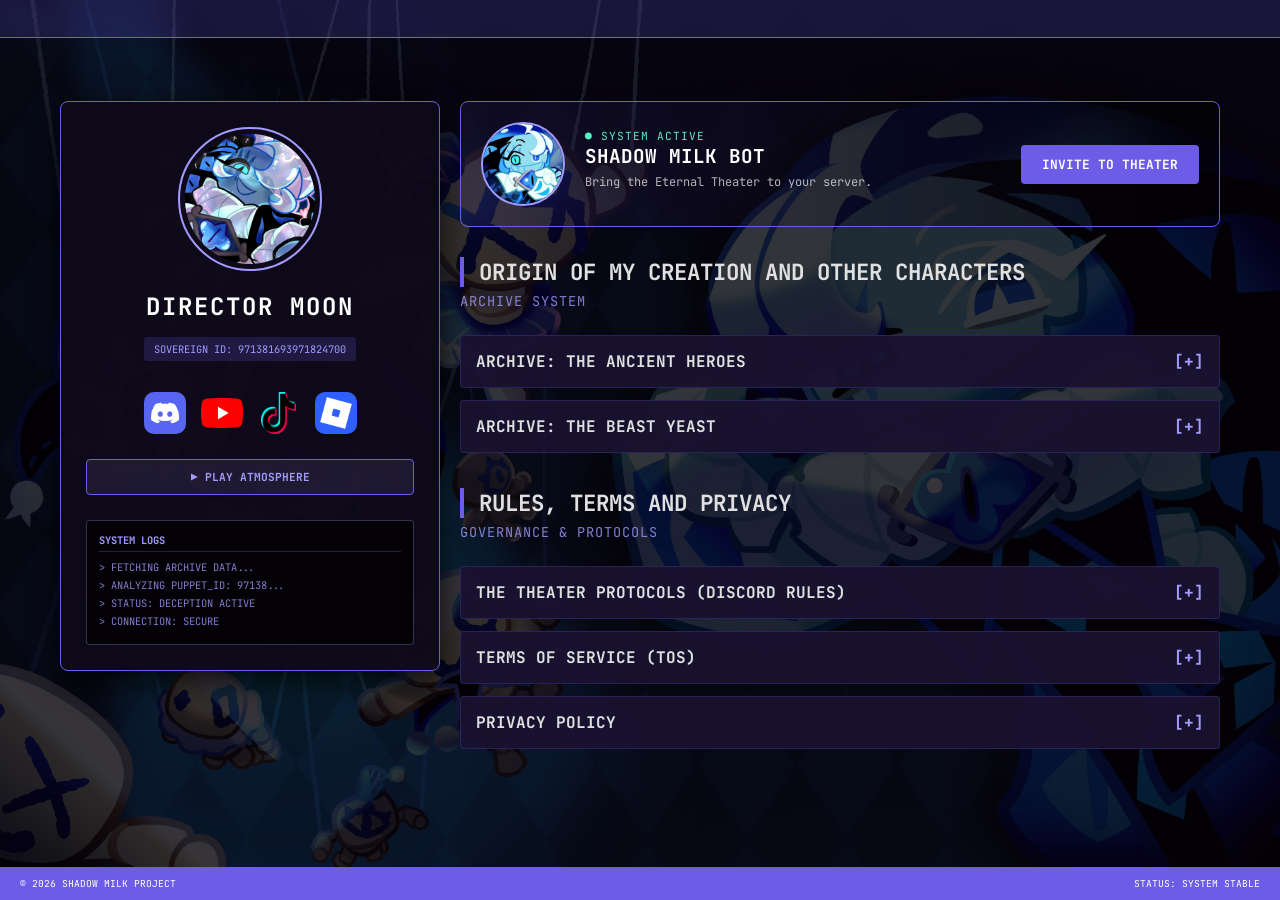
==== commit 20d8e2b7: "Update index.html" ====
--- a/index.html
+++ b/index.html
@@ -14,156 +14,234 @@
             --glass: rgba(15, 10, 25, 0.96);
             --ancient: #ffeaa7;
             --beast: #ff7675;
-            --terminal-bg: rgba(0, 0, 0, 0.8);
-        }
-
-        /* CUSTOM CURSOR */
-        * { cursor: none !important; }
-        #custom-cursor {
-            width: 20px; height: 20px;
-            border: 2px solid var(--primary);
-            border-radius: 50%;
-            position: fixed;
-            pointer-events: none;
-            z-index: 9999;
-            box-shadow: 0 0 10px var(--accent);
-            transform: translate(-50%, -50%);
-        }
-
-        /* SCROLLBAR */
+            --terminal-bg: rgba(0, 0, 0, 0.7);
+        }
+
+        /* CUSTOM SCROLLBAR */
         ::-webkit-scrollbar { width: 8px; }
         ::-webkit-scrollbar-track { background: var(--bg); }
-        ::-webkit-scrollbar-thumb { background: var(--accent); border-radius: 10px; border: 2px solid var(--bg); }
+        ::-webkit-scrollbar-thumb { 
+            background: var(--accent); 
+            border-radius: 10px;
+            border: 2px solid var(--bg);
+        }
+        ::-webkit-scrollbar-thumb:hover { background: var(--primary); }
 
         body {
             background-color: var(--bg);
             color: #e0e0e0;
             font-family: 'JetBrains Mono', monospace;
-            margin: 0; padding: 0;
+            margin: 0;
+            padding: 0;
             overflow-x: hidden;
-            display: flex; flex-direction: column;
+            display: flex;
+            flex-direction: column;
             min-height: 100vh;
         }
 
-        /* FUNDO CORRIGIDO */
         .bg-overlay {
             position: fixed;
-            top: 0; left: 0;
-            width: 100vw; height: 100vh;
-            background: linear-gradient(rgba(5, 2, 8, 0.7), rgba(5, 2, 8, 0.7)), url('7(special).jpg');
-            background-size: cover;
-            background-position: center;
-            background-attachment: fixed;
+            top: 0; left: 0; width: 100%; height: 100%;
+            background: url('7(Special).jpg') center/cover no-repeat;
+            opacity: 0.2;
             z-index: -1;
         }
 
-        /* Ticker */
+        /* News Ticker */
         .ticker-wrap {
-            width: 100%; background: rgba(108, 92, 231, 0.2);
+            width: 100%;
+            background: rgba(108, 92, 231, 0.2);
             border-bottom: 1px solid var(--accent);
-            overflow: hidden; white-space: nowrap; padding: 8px 0;
+            overflow: hidden;
+            white-space: nowrap;
+            padding: 8px 0;
             z-index: 10;
         }
+
         .ticker-move {
-            display: inline-block; animation: ticker 15s linear infinite;
-            font-size: 0.75rem; text-transform: uppercase; color: var(--primary);
+            display: inline-block;
+            animation: ticker 15s linear infinite;
+            font-size: 0.75rem;
+            text-transform: uppercase;
+            color: var(--primary);
             padding-left: 100%;
         }
-        @keyframes ticker { 0% { transform: translateX(0); } 100% { transform: translateX(-100%); } }
+
+        @keyframes ticker {
+            0% { transform: translateX(0); }
+            100% { transform: translateX(-100%); }
+        }
 
         .app-container {
-            display: flex; flex-wrap: wrap; gap: 25px; padding: 30px;
-            max-width: 1300px; margin: auto; width: 100%; box-sizing: border-box;
-            z-index: 1;
-        }
-
-        /* Profile Sidebar (Original Style) */
+            display: flex;
+            flex-wrap: wrap;
+            gap: 20px;
+            padding: 20px;
+            max-width: 1200px;
+            margin: auto;
+            width: 100%;
+            box-sizing: border-box;
+            justify-content: center;
+        }
+
+        /* Profile Sidebar */
         .profile-sidebar { flex: 1 1 320px; max-width: 380px; }
         .glass-card {
-            background: var(--glass); 
+            background: var(--glass);
             border: 1px solid var(--accent);
-            padding: 30px; text-align: center; border-radius: 12px;
-            box-shadow: 0 10px 40px rgba(0,0,0,0.9);
-            position: sticky; top: 20px;
-        }
-        .avatar { width: 150px; height: 150px; border: 3px solid var(--primary); padding: 5px; border-radius: 50%; object-fit: cover; margin-bottom: 15px; }
-        h1 { font-size: 1.6rem; margin: 10px 0; letter-spacing: 3px; color: white; text-transform: uppercase; }
-        .badge { font-size: 0.65rem; color: var(--primary); background: rgba(108, 92, 231, 0.2); padding: 6px 12px; border-radius: 4px; display: inline-block; border: 1px solid rgba(162, 155, 254, 0.3); }
+            padding: 25px;
+            text-align: center;
+            border-radius: 8px;
+            box-shadow: 0 8px 32px rgba(0,0,0,0.8);
+        }
+        .avatar { width: 130px; height: 130px; border: 2px solid var(--primary); padding: 5px; border-radius: 50%; object-fit: cover; }
+        h1 { font-size: 1.5rem; margin: 15px 0 5px; letter-spacing: 2px; color: white; }
+        .badge { font-size: 0.65rem; color: var(--primary); background: rgba(108, 92, 231, 0.2); padding: 5px 10px; border-radius: 3px; display: inline-block; }
         
+        /* AUDIO CONTROL STYLES */
+        .audio-control {
+            margin-top: 20px;
+            background: rgba(162, 155, 254, 0.1);
+            border: 1px solid var(--accent);
+            color: var(--primary);
+            padding: 10px;
+            border-radius: 4px;
+            font-size: 0.7rem;
+            cursor: pointer;
+            transition: 0.3s;
+            width: 100%;
+            font-family: 'JetBrains Mono', monospace;
+            font-weight: bold;
+            display: flex;
+            align-items: center;
+            justify-content: center;
+            gap: 8px;
+        }
+        .audio-control:hover {
+            background: var(--accent);
+            color: white;
+            box-shadow: 0 0 10px var(--accent);
+        }
+
+        /* Bot Spotlight Card */
+        .bot-spotlight {
+            background: linear-gradient(90deg, rgba(108, 92, 231, 0.1), rgba(0,0,0,0.5));
+            border: 1px solid var(--accent);
+            border-radius: 8px;
+            padding: 20px;
+            margin-bottom: 30px;
+            display: flex;
+            align-items: center;
+            gap: 20px;
+        }
+        .bot-avatar-small {
+            width: 80px;
+            height: 80px;
+            border-radius: 50%;
+            border: 2px solid var(--primary);
+        }
+        .bot-info { flex-grow: 1; }
+        .bot-name { font-size: 1.2rem; font-weight: bold; color: white; margin-bottom: 5px; }
+        .bot-status { font-size: 0.7rem; color: #55efc4; text-transform: uppercase; letter-spacing: 1px; }
+        .invite-btn {
+            background: var(--accent);
+            color: white;
+            text-decoration: none;
+            padding: 10px 20px;
+            border-radius: 4px;
+            font-size: 0.8rem;
+            font-weight: bold;
+            transition: 0.3s;
+            border: 1px solid transparent;
+        }
+        .invite-btn:hover {
+            background: transparent;
+            border-color: var(--accent);
+            color: var(--primary);
+            box-shadow: 0 0 15px var(--accent);
+        }
+
+        /* Puppet Master Terminal */
         .terminal-box {
-            margin-top: 25px; background: var(--terminal-bg);
-            border: 1px solid rgba(162, 155, 254, 0.3); border-radius: 6px;
-            padding: 15px; text-align: left; font-size: 0.7rem; color: var(--primary); min-height: 80px;
-            box-shadow: inset 0 0 10px rgba(0,0,0,0.5);
-        }
-        .audio-control {
-            margin-top: 15px; background: rgba(162, 155, 254, 0.1);
-            border: 1px solid var(--accent); color: var(--primary);
-            padding: 12px; border-radius: 6px; font-size: 0.7rem;
-            cursor: pointer; transition: 0.3s; width: 100%; font-weight: bold;
-        }
-        .audio-control:hover { background: var(--accent); color: white; box-shadow: 0 0 15px var(--accent); }
-
-        .social-grid { display: flex; justify-content: center; gap: 20px; margin-top: 25px; }
-        .social-grid img { width: 38px; transition: 0.3s; filter: drop-shadow(0 0 5px var(--accent)); }
-        .social-grid img:hover { transform: scale(1.2); filter: brightness(1.2); }
+            margin-top: 25px;
+            background: var(--terminal-bg);
+            border: 1px solid rgba(162, 155, 254, 0.3);
+            border-radius: 4px;
+            padding: 12px;
+            text-align: left;
+            font-size: 0.65rem;
+            color: var(--primary);
+            position: relative;
+            overflow: hidden;
+        }
+        .terminal-box::before {
+            content: "SYSTEM LOGS";
+            display: block;
+            font-weight: bold;
+            margin-bottom: 8px;
+            border-bottom: 1px solid rgba(162, 155, 254, 0.2);
+            padding-bottom: 4px;
+        }
+        .terminal-line { margin: 4px 0; opacity: 0.8; animation: flicker 2s infinite; }
+        
+        @keyframes flicker {
+            0% { opacity: 0.8; }
+            50% { opacity: 1; }
+            100% { opacity: 0.8; }
+        }
+
+        .social-grid { display: flex; justify-content: center; align-items: center; gap: 15px; margin-top: 20px; }
+        .social-icon img { width: 42px; height: 42px; transition: 0.3s ease; object-fit: contain; }
+        .rounded-square img { border-radius: 10px; background: rgba(255, 255, 255, 0.05); }
+        .social-icon:hover img { transform: translateY(-5px); filter: brightness(1.3); }
 
         /* Content Area */
         .content-area { flex: 2 1 600px; }
-        
-        /* Bot Spotlight */
-        .bot-spotlight {
-            background: linear-gradient(135deg, rgba(108, 92, 231, 0.2), rgba(15, 10, 25, 0.9));
-            border: 1px solid var(--accent); border-radius: 12px;
-            padding: 25px; margin-bottom: 40px;
-            display: flex; align-items: center; gap: 25px;
-            box-shadow: 0 5px 25px rgba(0,0,0,0.5);
-        }
-        .bot-avatar-small { width: 90px; height: 90px; border-radius: 50%; border: 2px solid var(--primary); box-shadow: 0 0 15px var(--accent); }
-        .invite-btn {
-            background: var(--accent); color: white; text-decoration: none;
-            padding: 12px 25px; border-radius: 6px; font-size: 0.85rem;
-            font-weight: bold; transition: 0.3s; border: 1px solid transparent;
-        }
-        .invite-btn:hover { background: transparent; border-color: var(--accent); color: var(--primary); box-shadow: 0 0 20px var(--accent); }
-
-        .main-highlight-title { font-size: 1.5rem; border-left: 5px solid var(--accent); padding-left: 20px; margin-bottom: 5px; text-transform: uppercase; font-weight: bold; color: white; }
-        .sub-header-style { font-size: 0.9rem; color: var(--primary); letter-spacing: 2px; margin-bottom: 30px; opacity: 0.8; display: block; }
-
-        /* Drawers & Dossiers */
-        .drawer { background: var(--glass); border: 1px solid rgba(108, 92, 231, 0.3); margin-bottom: 15px; border-radius: 8px; overflow: hidden; }
-        summary { padding: 18px; cursor: pointer; font-weight: bold; display: flex; justify-content: space-between; background: rgba(108, 92, 231, 0.15); transition: 0.3s; }
-        summary:hover { background: rgba(108, 92, 231, 0.25); }
-        
-        .dossier-grid { display: grid; grid-template-columns: repeat(auto-fit, minmax(140px, 1fr)); gap: 20px; padding: 25px; }
+        .main-highlight-title { font-size: 1.4rem; border-left: 4px solid var(--accent); padding-left: 15px; margin-bottom: 5px; text-transform: uppercase; font-weight: bold; }
+        .sub-header-style { font-size: 0.85rem; color: var(--primary); letter-spacing: 1px; margin-bottom: 25px; opacity: 0.8; display: block; }
+
+        /* Drawers */
+        .drawer { background: var(--glass); border: 1px solid rgba(108, 92, 231, 0.3); margin-bottom: 12px; border-radius: 4px; overflow: hidden; }
+        summary { padding: 15px; cursor: pointer; font-weight: bold; list-style: none; display: flex; justify-content: space-between; align-items: center; background: rgba(108, 92, 231, 0.1); }
+        summary::after { content: "[+]"; color: var(--primary); }
+        details[open] summary::after { content: "[-]"; }
+        .drawer-content { padding: 20px; border-top: 1px solid rgba(108, 92, 231, 0.2); font-size: 0.85rem; line-height: 1.6; }
+
+        /* Dossier Grid */
+        .dossier-grid { display: grid; grid-template-columns: 1fr 1fr; gap: 15px; }
         .char-card { 
-            background: rgba(0,0,0,0.6); border: 1px solid rgba(255,255,255,0.05);
-            padding: 20px; border-radius: 10px; text-align: center; transition: 0.4s cubic-bezier(0.175, 0.885, 0.32, 1.275);
-        }
-        .char-card:hover { border-color: var(--accent); transform: translateY(-8px); box-shadow: 0 10px 20px rgba(0,0,0,0.5); }
-        .char-img { width: 90px; height: 90px; object-fit: contain; margin-bottom: 12px; filter: drop-shadow(0 5px 10px rgba(0,0,0,0.5)); }
-        
-        .char-name { font-size: 0.8rem; font-weight: bold; margin-bottom: 6px; }
-        .char-desc { font-size: 0.65rem; opacity: 0.7; line-height: 1.4; }
-
-        .footer-bar { margin-top: auto; background: var(--accent); color: white; font-size: 0.7rem; display: flex; justify-content: space-between; padding: 12px 30px; letter-spacing: 1px; }
-
-        @media (max-width: 900px) {
-            #custom-cursor { display: none; }
-            * { cursor: auto !important; }
-            .app-container { flex-direction: column; align-items: center; }
-            .profile-sidebar { max-width: 100%; width: 100%; }
-            .dossier-grid { grid-template-columns: 1fr 1fr; }
+            background: rgba(0,0,0,0.4); 
+            border: 1px solid rgba(255,255,255,0.1); 
+            border-radius: 6px; 
+            padding: 10px; 
+            display: flex; 
+            flex-direction: column; 
+            align-items: center; 
+            text-align: center;
+            transition: 0.3s;
+        }
+        .char-card:hover { border-color: var(--accent); transform: scale(1.02); }
+        .char-img { width: 80px; height: 80px; object-fit: contain; margin-bottom: 8px; }
+        .char-name { font-size: 0.75rem; font-weight: bold; margin-bottom: 4px; text-transform: uppercase; }
+        .char-desc { font-size: 0.65rem; opacity: 0.7; line-height: 1.2; }
+        .ancient-text { color: var(--ancient); }
+        .beast-text { color: var(--beast); }
+
+        .footer-bar { margin-top: auto; background: var(--accent); color: white; font-size: 0.6rem; display: flex; justify-content: space-between; padding: 10px 20px; }
+
+        @media (max-width: 768px) {
+            .app-container { flex-direction: column; }
+            .dossier-grid { grid-template-columns: 1fr; }
+            .bot-spotlight { flex-direction: column; text-align: center; }
         }
     </style>
 </head>
 <body>
-    <div id="custom-cursor"></div>
     <div class="bg-overlay"></div>
 
     <div class="ticker-wrap">
         <div class="ticker-move">
-            SYSTEM STATUS: STABLE • NEW PUPPETS JOINING THE THEATER • ACT IV: THE ETERNAL NIGHT • DIRECTOR MOON IS WATCHING • ALL SCRIPTS SYNCHRONIZED • DATA ARCHIVE UPDATED • 
+            SYSTEM STATUS: STABLE • NEW PUPPETS JOINING THE THEATER • ACT IV: THE ETERNAL NIGHT IN PROGRESS • FRAGMENTS DETECTED IN THE ARCHIVE • DIRECTOR MOON IS WATCHING • 
         </div>
     </div>
 
@@ -172,160 +250,169 @@
             <div class="glass-card">
                 <img src="sm.png" alt="Director Moon" class="avatar">
                 <h1>DIRECTOR MOON</h1>
-                <p class="badge">Sovereign ID: 971381693971824700</p>
+                <p class="badge">SOVEREIGN ID: 971381693971824700</p>
                 
+                <div class="social-grid">
+                    <a href="https://discord.gg/trJb9jheUS" target="_blank" class="social-icon rounded-square"><img src="discord.png" alt="Discord"></a>
+                    <a href="https://youtube.com/@unknown-d8j4m?si=hz3em3P6DgcxcS1t" target="_blank" class="social-icon"><img src="youtube.png" alt="YouTube"></a>
+                    <a href="https://www.tiktok.com/@dirmoonofc?_r=1&_t=ZG-95DGepO4hxg" target="_blank" class="social-icon"><img src="tiktok.png" alt="TikTok"></a>
+                    <a href="https://www.roblox.com/users/1533939692/profile" target="_blank" class="social-icon rounded-square"><img src="roblox.png" alt="Roblox"></a>
+                </div>
+
+                <audio id="theater-music" loop>
+                    <source src="theme.mp3" type="audio/mpeg">
+                </audio>
+                <button class="audio-control" onclick="toggleMusic()" id="music-btn">▶ PLAY ATMOSPHERE</button>
+
                 <div class="terminal-box">
-                    <div id="typewriter">> Initializing theater...</div>
-                </div>
-
-                <audio id="theater-music" loop><source src="theme.mp3" type="audio/mpeg"></audio>
-                <button class="audio-control" onclick="toggleMusic()" id="music-btn">▶ PLAY ATMOSPHERE</button>
-
-                <div class="social-grid">
-                    <a href="https://discord.gg/trJb9jheUS" target="_blank"><img src="discord.png" alt="Discord"></a>
-                    <a href="https://youtube.com/@unknown-d8j4m?si=hz3em3P6DgcxcS1t" target="_blank"><img src="youtube.png" alt="YouTube"></a>
-                    <a href="https://www.tiktok.com/@dirmoonofc?_r=1&_t=ZG-95DGepO4hxg" target="_blank"><img src="tiktok.png" alt="TikTok"></a>
+                    <div class="terminal-line">> FETCHING ARCHIVE DATA...</div>
+                    <div class="terminal-line">> ANALYZING PUPPET_ID: 97138...</div>
+                    <div class="terminal-line">> STATUS: DECEPTION ACTIVE</div>
+                    <div class="terminal-line">> CONNECTION: SECURE</div>
                 </div>
             </div>
         </aside>
 
         <section class="content-area">
             <div class="bot-spotlight">
-                <img src="shadowmilkbot.png" class="bot-avatar-small">
-                <div style="flex-grow:1">
-                    <div style="font-weight:bold; font-size:1.3rem; color: white;">SHADOW MILK BOT</div>
-                    <div style="font-size:0.7rem; color:#55efc4; letter-spacing: 1px;">● SYSTEM STATUS: ONLINE</div>
-                </div>
-                <a href="https://discord.com/oauth2/authorize?client_id=1461867308065488967" target="_blank" class="invite-btn">INVITE TO SERVER</a>
+                <img src="shadowmilkbot.png" alt="Shadow Milk Bot" class="bot-avatar-small">
+                <div class="bot-info">
+                    <div class="bot-status">● System Active</div>
+                    <div class="bot-name">SHADOW MILK BOT</div>
+                    <p style="font-size: 0.75rem; opacity: 0.8; margin: 5px 0 10px;">Bring the Eternal Theater to your server.</p>
+                </div>
+                <a href="https://discord.com/oauth2/authorize?client_id=1461867308065488967" target="_blank" class="invite-btn">INVITE TO THEATER</a>
             </div>
 
-            <h2 class="main-highlight-title">ORIGIN OF MY CREATION AND OTHER CHARACTERS</h2>
-            <span class="sub-header-style">THE ETERNAL ARCHIVE</span>
+            <header>
+                <h2 class="main-highlight-title">ORIGIN OF MY CREATION AND OTHER CHARACTERS</h2>
+                <span class="sub-header-style">ARCHIVE SYSTEM</span>
+            </header>
 
             <details class="drawer">
-                <summary>ARCHIVE: THE ANCIENT HEROES <span>[+]</span></summary>
-                <div class="dossier-grid">
-                    <div class="char-card">
-                        <img src="purevanilla.png" class="char-img">
-                        <div class="char-name ancient-text">PURE VANILLA</div>
-                        <p class="char-desc">The first Ancient Hero and bearer of the Enlightenment Soul Jam.</p>
+                <summary>ARCHIVE: THE ANCIENT HEROES</summary>
+                <div class="drawer-content">
+                    <div class="dossier-grid">
+                        <div class="char-card">
+                            <img src="purevanilla.png" class="char-img">
+                            <span class="char-name ancient-text">Pure Vanilla</span>
+                            <span class="char-desc">The first Ancient Hero and founder of the Vanilla Kingdom. Bearer of the Enlightenment Soul Jam.</span>
+                        </div>
+                        <div class="char-card">
+                            <img src="hollyberry.png" class="char-img">
+                            <span class="char-name ancient-text">Hollyberry</span>
+                            <span class="char-desc">Fearless queen and founder of the Hollyberry Kingdom. Bearer of the Passion Soul Jam.</span>
+                        </div>
+                        <div class="char-card">
+                            <img src="darkcacao.png" class="char-img">
+                            <span class="char-name ancient-text">Dark Cacao</span>
+                            <span class="char-desc">King of the Dark Cacao Kingdom. Bearer of the Resolution Soul Jam, protector of the Snowy Citadel.</span>
+                        </div>
+                        <div class="char-card">
+                            <img src="goldencheese.png" class="char-img">
+                            <span class="char-name ancient-text">Golden Cheese</span>
+                            <span class="char-desc">Sovereign of the Golden City. Bearer of the Abundance Soul Jam, ruling the desert with absolute radiance.</span>
+                        </div>
+                        <div class="char-card">
+                            <img src="whitelily.png" class="char-img">
+                            <span class="char-name ancient-text">White Lily</span>
+                            <span class="char-desc">A seeker of truth and bearer of the Liberty Soul Jam. Her destiny remains eternally tied to the darkness.</span>
+                        </div>
                     </div>
-                    <div class="char-card">
-                        <img src="hollyberry.png" class="char-img">
-                        <div class="char-name ancient-text">HOLLYBERRY</div>
-                        <p class="char-desc">Fearless founder of the Hollyberry Kingdom. Bearer of Passion.</p>
+                </div>
+            </details>
+
+            <details class="drawer">
+                <summary>ARCHIVE: THE BEAST YEAST</summary>
+                <div class="drawer-content">
+                    <div class="dossier-grid">
+                        <div class="char-card">
+                            <img src="shadowmilk.png" class="char-img">
+                            <span class="char-name beast-text">Shadow Milk</span>
+                            <span class="char-desc">The Beast of Deceit. Master of the Eternal Theater who pulls the strings of truth and deception.</span>
+                        </div>
+                        <div class="char-card">
+                            <img src="mysticflour.png" class="char-img">
+                            <span class="char-name beast-text">Mystic Flour</span>
+                            <span class="char-desc">The Beast of Apathy. Her touch consumes desire and hope, leaving only silence and dust behind.</span>
+                        </div>
+                        <div class="char-card">
+                            <img src="burningspice.png" class="char-img">
+                            <span class="char-name beast-text">Burning Spice</span>
+                            <span class="char-desc">The Beast of Destruction. A colossal force of uncontrollable rage and devastating flames.</span>
+                        </div>
+                        <div class="char-card">
+                            <img src="eternalsugar.png" class="char-img">
+                            <span class="char-name beast-text">Eternal Sugar</span>
+                            <span class="char-desc">The Beast of Indulgence. Traps souls in a sweet, eternal dream where temptation becomes a cage.</span>
+                        </div>
+                        <div class="char-card">
+                            <img src="silentsalt.png" class="char-img">
+                            <span class="char-name beast-text">Silent Salt</span>
+                            <span class="char-desc">The Beast of Despair. A bitter presence that erodes the spirit until only salt remains.</span>
+                        </div>
                     </div>
-                    <div class="char-card">
-                        <img src="darkcacao.png" class="char-img">
-                        <div class="char-name ancient-text">DARK CACAO</div>
-                        <p class="char-desc">Sovereign of the Snowy Citadel. Bearer of Resolution.</p>
-                    </div>
-                    <div class="char-card">
-                        <img src="goldencheese.png" class="char-img">
-                        <div class="char-name ancient-text">GOLDEN CHEESE</div>
-                        <p class="char-desc">Ruler of the Golden City. Bearer of Abundance.</p>
-                    </div>
-                    <div class="char-card">
-                        <img src="whitelily.png" class="char-img">
-                        <div class="char-name ancient-text">WHITE LILY</div>
-                        <p class="char-desc">Seeker of forbidden truths. Bearer of Liberty.</p>
-                    </div>
                 </div>
             </details>
 
-            <details class="drawer" open>
-                <summary>ARCHIVE: THE BEAST YEAST <span>[+]</span></summary>
-                <div class="dossier-grid">
-                    <div class="char-card">
-                        <img src="shadowmilk.png" class="char-img">
-                        <div class="char-name beast-text">SHADOW MILK</div>
-                        <p class="char-desc">Beast of Deceit. Master of the Theater who pulls the strings.</p>
-                    </div>
-                    <div class="char-card">
-                        <img src="mysticflour.png" class="char-img">
-                        <div class="char-name beast-text">MYSTIC FLOUR</div>
-                        <p class="char-desc">Beast of Apathy. Her touch leaves only silence and dust.</p>
-                    </div>
-                    <div class="char-card">
-                        <img src="burningspice.png" class="char-img">
-                        <div class="char-name beast-text">BURNING SPICE</div>
-                        <p class="char-desc">Beast of Destruction. A colossal force of uncontrollable rage.</p>
-                    </div>
-                    <div class="char-card">
-                        <img src="eternalsugar.png" class="char-img">
-                        <div class="char-name beast-text">ETERNAL SUGAR</div>
-                        <p class="char-desc">Beast of Indulgence. Traps souls in a sweet, eternal dream.</p>
-                    </div>
-                    <div class="char-card">
-                        <img src="silentsalt.png" class="char-img">
-                        <div class="char-name beast-text">SILENT SALT</div>
-                        <p class="char-desc">Beast of Despair. Erosion of spirit until only salt remains.</p>
-                    </div>
+            <h2 class="main-highlight-title" style="margin-top: 35px;">RULES, TERMS AND PRIVACY</h2>
+            <span class="sub-header-style">GOVERNANCE & PROTOCOLS</span>
+
+            <details class="drawer">
+                <summary>THE THEATER PROTOCOLS (DISCORD RULES)</summary>
+                <div class="drawer-content">
+                    <ul class="rule-list">
+                        <li><strong>I. Mutual Respect:</strong> No insults, harassment, or any form of hate speech.</li>
+                        <li><strong>II. System Integrity:</strong> No spamming, raiding, or attempting to abuse server bots.</li>
+                        <li><strong>III. SFW Performance:</strong> Keep the theater clean. NSFW content is strictly prohibited.</li>
+                        <li><strong>IV. Hierarchy:</strong> Staff and Director decisions are final. Follow guidelines without contest.</li>
+                        <li><strong>V. Advertising:</strong> No external links or unauthorized promotion allowed.</li>
+                    </ul>
                 </div>
             </details>
 
-            <h2 class="main-highlight-title" style="margin-top:40px;">GOVERNANCE & PROTOCOLS</h2>
-            <span class="sub-header-style">LAWS OF THE THEATER</span>
-
             <details class="drawer">
-                <summary>THEATER PROTOCOLS (RULES)</summary>
-                <div style="padding:20px; font-size:0.8rem;">
-                    <p><strong>I. MUTUAL RESPECT:</strong> Harassment or hate speech results in exile.</p>
-                    <p><strong>II. SYSTEM INTEGRITY:</strong> No spamming or abuse of bot commands.</p>
-                    <p><strong>III. SFW PERFORMANCE:</strong> Explicit content is strictly forbidden.</p>
+                <summary>TERMS OF SERVICE (TOS)</summary>
+                <div class="drawer-content">
+                    <p>By using the <strong>Shadow Milk Bot</strong>, you agree to:</p>
+                    <ul class="rule-list">
+                        <li>The Director reserves the right to ban any account for protocol violations.</li>
+                        <li>Using "self-bots" or automated scripts to interact with the bot is prohibited.</li>
+                        <li>Users are responsible for all actions taken through their Discord account.</li>
+                        <li>Terms may be updated at any time to ensure the Theater's stability.</li>
+                    </ul>
                 </div>
             </details>
 
             <details class="drawer">
-                <summary>TERMS & PRIVACY</summary>
-                <div style="padding:20px; font-size:0.8rem;">
-                    <p><strong>DATA:</strong> We store Discord IDs and economy balances only.</p>
-                    <p><strong>SECURITY:</strong> Your dossier is kept in secure archives.</p>
-                    <p><strong>RIGHTS:</strong> Use support commands to request data deletion.</p>
+                <summary>PRIVACY POLICY</summary>
+                <div class="drawer-content">
+                    <p><strong>Data Collection:</strong> We store Discord IDs, economy balances, and command logs for bot functionality.</p>
+                    <p><strong>Security:</strong> Data is kept in secure Theater archives and never sold to third parties.</p>
+                    <p><strong>Rights:</strong> You may request a complete data deletion (Dossier Wipe) via server support.</p>
                 </div>
             </details>
         </section>
     </main>
 
     <footer class="footer-bar">
-        <span>© 2026 SHADOW MILK PROJECT</span>
-        <span>SYSTEM STABLE // CURTAINS OPEN</span>
+        <span>&copy; 2026 SHADOW MILK PROJECT</span>
+        <span>STATUS: SYSTEM STABLE</span>
     </footer>
 
     <script>
-        const cursor = document.getElementById('custom-cursor');
-        document.addEventListener('mousemove', e => {
-            cursor.style.left = e.clientX + 'px';
-            cursor.style.top = e.clientY + 'px';
-        });
-
         const music = document.getElementById('theater-music');
         const musicBtn = document.getElementById('music-btn');
+
         function toggleMusic() {
-            if (music.paused) { 
-                music.play(); 
-                musicBtn.innerText = "|| PAUSE ATMOSPHERE"; 
-            } else { 
-                music.pause(); 
-                musicBtn.innerText = "▶ PLAY ATMOSPHERE"; 
+            if (music.paused) {
+                music.play();
+                musicBtn.innerHTML = "|| PAUSE ATMOSPHERE";
+            } else {
+                music.pause();
+                musicBtn.innerHTML = "▶ PLAY ATMOSPHERE";
             }
         }
-
-        const logs = [
-            "> Accessing Archive...", 
-            "> Director ID Verified.", 
-            "> ACT IV: Deployment...", 
-            "> Status: DECEPTION ACTIVE"
-        ];
-        let logIndex = 0;
-        function updateLogs() {
-            const typewriter = document.getElementById('typewriter');
-            if(typewriter) {
-                typewriter.innerText = logs[logIndex];
-                logIndex = (logIndex + 1) % logs.length;
-            }
-        }
-        setInterval(updateLogs, 4000);
     </script>
 </body>
 </html>
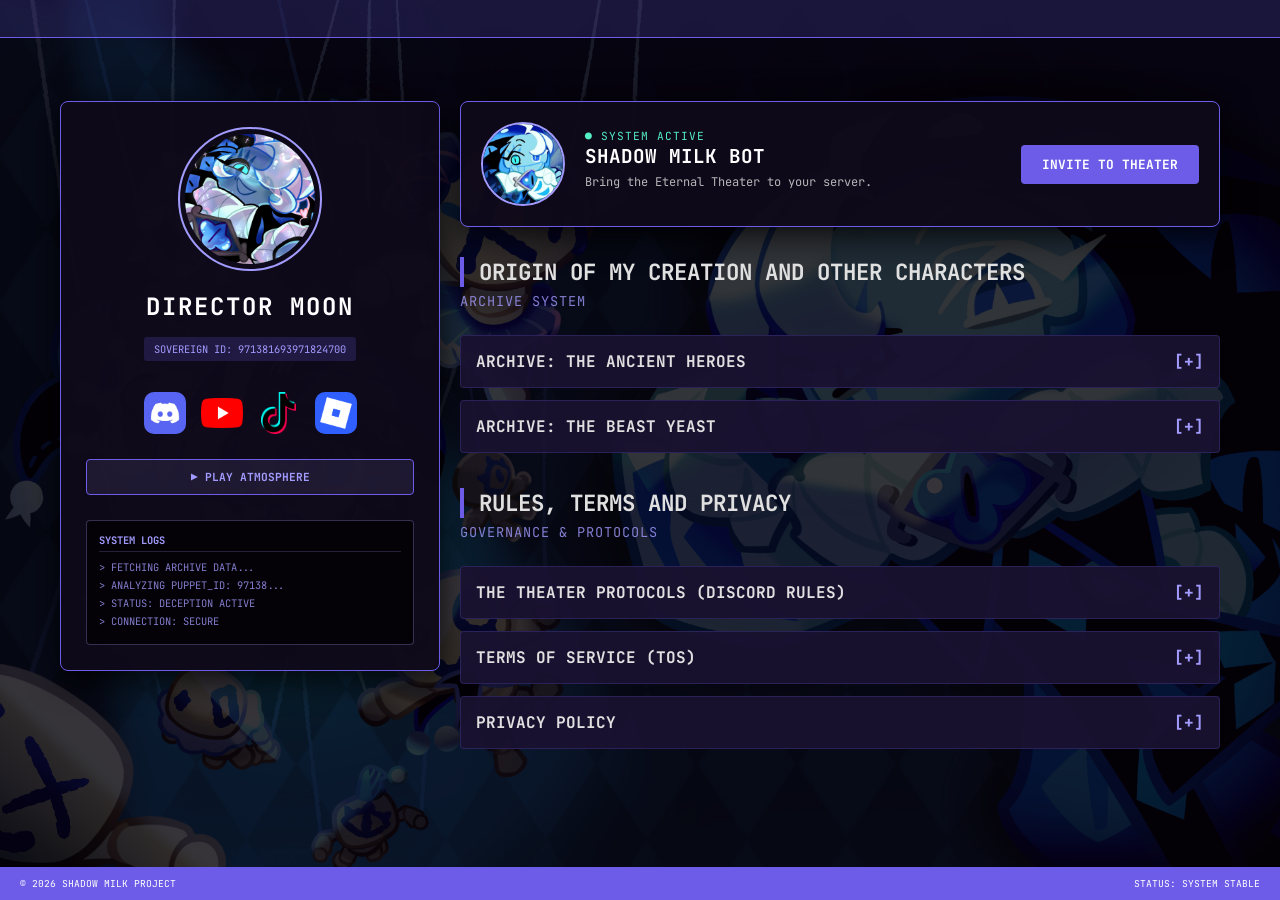
==== commit aaa7beb6: "Update index.html" ====
--- a/index.html
+++ b/index.html
@@ -125,7 +125,7 @@
 
         /* Bot Spotlight Card */
         .bot-spotlight {
-            background: linear-gradient(90deg, rgba(108, 92, 231, 0.1), rgba(0,0,0,0.5));
+            background: var(--glass); /* Usa a mesma variável do seu card */
             border: 1px solid var(--accent);
             border-radius: 8px;
             padding: 20px;
@@ -133,6 +133,7 @@
             display: flex;
             align-items: center;
             gap: 20px;
+            box-shadow: 0 8px 32px rgba(0,0,0,0.8); /* Mesma sombra do Diretor */
         }
         .bot-avatar-small {
             width: 80px;
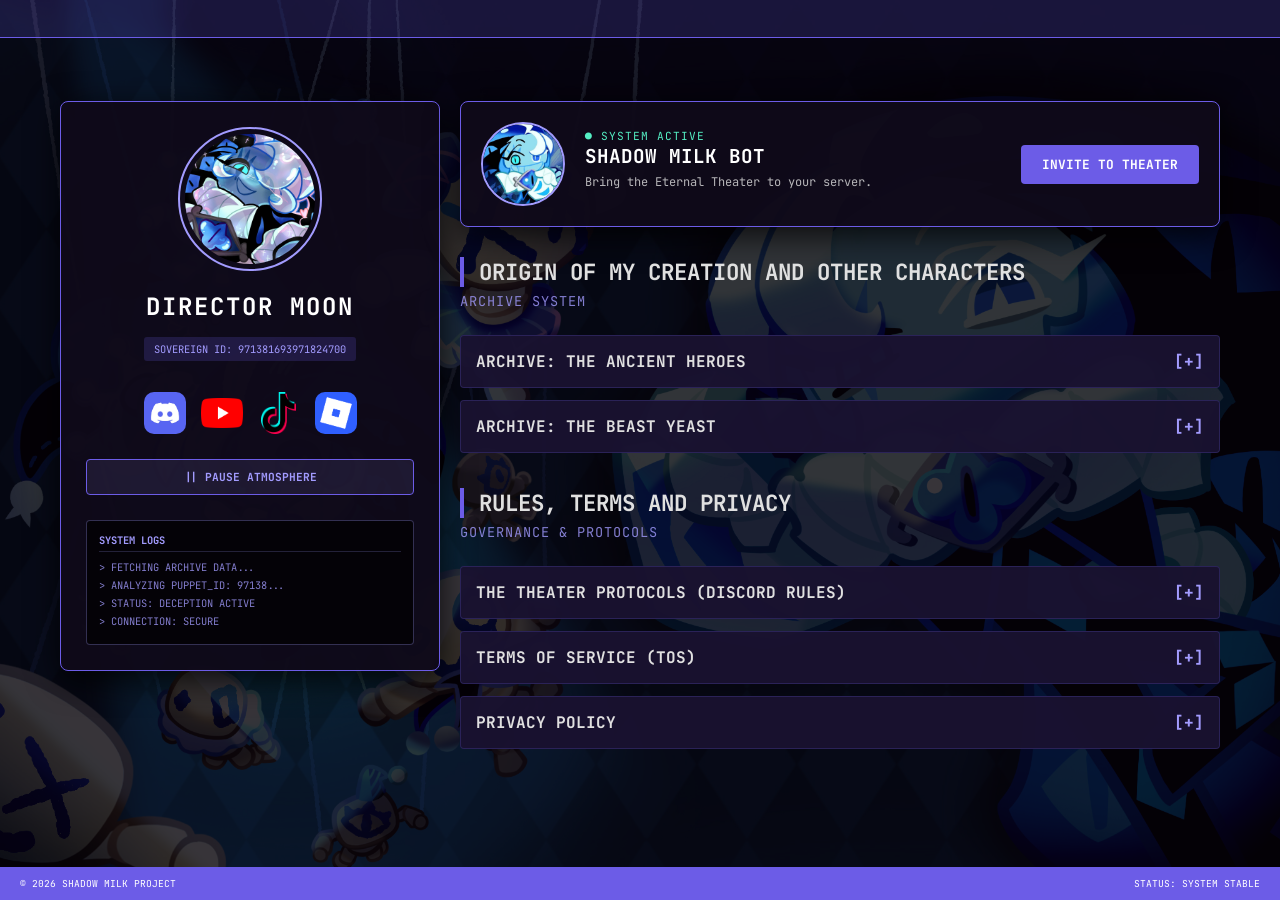
==== commit 6d54eb92: "Update index.html" ====
--- a/index.html
+++ b/index.html
@@ -98,7 +98,76 @@
         h1 { font-size: 1.5rem; margin: 15px 0 5px; letter-spacing: 2px; color: white; }
         .badge { font-size: 0.65rem; color: var(--primary); background: rgba(108, 92, 231, 0.2); padding: 5px 10px; border-radius: 3px; display: inline-block; }
         
-        /* AUDIO CONTROL STYLES */
+        /* Bot Spotlight Card (CORRIGIDO PARA MESMA OPACIDADE) */
+        .bot-spotlight {
+            background: var(--glass);
+            border: 1px solid var(--accent);
+            border-radius: 8px;
+            padding: 20px;
+            margin-bottom: 30px;
+            display: flex;
+            align-items: center;
+            gap: 20px;
+            box-shadow: 0 8px 32px rgba(0,0,0,0.8);
+        }
+        .bot-avatar-small {
+            width: 80px;
+            height: 80px;
+            border-radius: 50%;
+            border: 2px solid var(--primary);
+        }
+        .bot-info { flex-grow: 1; }
+        .bot-name { font-size: 1.2rem; font-weight: bold; color: white; margin-bottom: 5px; }
+        .bot-status { font-size: 0.7rem; color: #55efc4; text-transform: uppercase; letter-spacing: 1px; }
+        
+        .invite-btn {
+            background: var(--accent);
+            color: white;
+            text-decoration: none;
+            padding: 10px 20px;
+            border-radius: 4px;
+            font-size: 0.8rem;
+            font-weight: bold;
+            transition: 0.3s;
+            border: 1px solid transparent;
+        }
+        .invite-btn:hover {
+            background: transparent;
+            border-color: var(--accent);
+            color: var(--primary);
+            box-shadow: 0 0 15px var(--accent);
+        }
+
+        /* Puppet Master Terminal */
+        .terminal-box {
+            margin-top: 25px;
+            background: var(--terminal-bg);
+            border: 1px solid rgba(162, 155, 254, 0.3);
+            border-radius: 4px;
+            padding: 12px;
+            text-align: left;
+            font-size: 0.65rem;
+            color: var(--primary);
+            position: relative;
+            overflow: hidden;
+        }
+        .terminal-box::before {
+            content: "SYSTEM LOGS";
+            display: block;
+            font-weight: bold;
+            margin-bottom: 8px;
+            border-bottom: 1px solid rgba(162, 155, 254, 0.2);
+            padding-bottom: 4px;
+        }
+        .terminal-line { margin: 4px 0; opacity: 0.8; animation: flicker 2s infinite; }
+        
+        @keyframes flicker {
+            0% { opacity: 0.8; }
+            50% { opacity: 1; }
+            100% { opacity: 0.8; }
+        }
+
+        /* Audio Control */
         .audio-control {
             margin-top: 20px;
             background: rgba(162, 155, 254, 0.1);
@@ -112,85 +181,10 @@
             width: 100%;
             font-family: 'JetBrains Mono', monospace;
             font-weight: bold;
-            display: flex;
-            align-items: center;
-            justify-content: center;
-            gap: 8px;
-        }
-        .audio-control:hover {
-            background: var(--accent);
-            color: white;
-            box-shadow: 0 0 10px var(--accent);
-        }
-
-        /* Bot Spotlight Card */
-        .bot-spotlight {
-            background: var(--glass); /* Usa a mesma variável do seu card */
-            border: 1px solid var(--accent);
-            border-radius: 8px;
-            padding: 20px;
-            margin-bottom: 30px;
-            display: flex;
-            align-items: center;
-            gap: 20px;
-            box-shadow: 0 8px 32px rgba(0,0,0,0.8); /* Mesma sombra do Diretor */
-        }
-        .bot-avatar-small {
-            width: 80px;
-            height: 80px;
-            border-radius: 50%;
-            border: 2px solid var(--primary);
-        }
-        .bot-info { flex-grow: 1; }
-        .bot-name { font-size: 1.2rem; font-weight: bold; color: white; margin-bottom: 5px; }
-        .bot-status { font-size: 0.7rem; color: #55efc4; text-transform: uppercase; letter-spacing: 1px; }
-        .invite-btn {
-            background: var(--accent);
-            color: white;
-            text-decoration: none;
-            padding: 10px 20px;
-            border-radius: 4px;
-            font-size: 0.8rem;
-            font-weight: bold;
-            transition: 0.3s;
-            border: 1px solid transparent;
-        }
-        .invite-btn:hover {
-            background: transparent;
-            border-color: var(--accent);
-            color: var(--primary);
-            box-shadow: 0 0 15px var(--accent);
-        }
-
-        /* Puppet Master Terminal */
-        .terminal-box {
-            margin-top: 25px;
-            background: var(--terminal-bg);
-            border: 1px solid rgba(162, 155, 254, 0.3);
-            border-radius: 4px;
-            padding: 12px;
-            text-align: left;
-            font-size: 0.65rem;
-            color: var(--primary);
-            position: relative;
-            overflow: hidden;
-        }
-        .terminal-box::before {
-            content: "SYSTEM LOGS";
-            display: block;
-            font-weight: bold;
-            margin-bottom: 8px;
-            border-bottom: 1px solid rgba(162, 155, 254, 0.2);
-            padding-bottom: 4px;
-        }
-        .terminal-line { margin: 4px 0; opacity: 0.8; animation: flicker 2s infinite; }
-        
-        @keyframes flicker {
-            0% { opacity: 0.8; }
-            50% { opacity: 1; }
-            100% { opacity: 0.8; }
-        }
-
+        }
+        .audio-control:hover { background: var(--accent); color: white; }
+
+        /* Socials */
         .social-grid { display: flex; justify-content: center; align-items: center; gap: 15px; margin-top: 20px; }
         .social-icon img { width: 42px; height: 42px; transition: 0.3s ease; object-fit: contain; }
         .rounded-square img { border-radius: 10px; background: rgba(255, 255, 255, 0.05); }
@@ -214,7 +208,7 @@
             background: rgba(0,0,0,0.4); 
             border: 1px solid rgba(255,255,255,0.1); 
             border-radius: 6px; 
-            padding: 10px; 
+            padding: 15px; 
             display: flex; 
             flex-direction: column; 
             align-items: center; 
@@ -222,9 +216,9 @@
             transition: 0.3s;
         }
         .char-card:hover { border-color: var(--accent); transform: scale(1.02); }
-        .char-img { width: 80px; height: 80px; object-fit: contain; margin-bottom: 8px; }
-        .char-name { font-size: 0.75rem; font-weight: bold; margin-bottom: 4px; text-transform: uppercase; }
-        .char-desc { font-size: 0.65rem; opacity: 0.7; line-height: 1.2; }
+        .char-img { width: 80px; height: 80px; object-fit: contain; margin-bottom: 10px; }
+        .char-name { font-size: 0.75rem; font-weight: bold; margin-bottom: 6px; text-transform: uppercase; }
+        .char-desc { font-size: 0.65rem; opacity: 0.7; line-height: 1.4; }
         .ancient-text { color: var(--ancient); }
         .beast-text { color: var(--beast); }
 
@@ -260,10 +254,10 @@
                     <a href="https://www.roblox.com/users/1533939692/profile" target="_blank" class="social-icon rounded-square"><img src="roblox.png" alt="Roblox"></a>
                 </div>
 
-                <audio id="theater-music" loop>
+                <audio id="theater-music" loop autoplay>
                     <source src="theme.mp3" type="audio/mpeg">
                 </audio>
-                <button class="audio-control" onclick="toggleMusic()" id="music-btn">▶ PLAY ATMOSPHERE</button>
+                <button class="audio-control" onclick="toggleMusic()" id="music-btn">|| PAUSE ATMOSPHERE</button>
 
                 <div class="terminal-box">
                     <div class="terminal-line">> FETCHING ARCHIVE DATA...</div>
@@ -312,7 +306,7 @@
                         <div class="char-card">
                             <img src="goldencheese.png" class="char-img">
                             <span class="char-name ancient-text">Golden Cheese</span>
-                            <span class="char-desc">Sovereign of the Golden City. Bearer of the Abundance Soul Jam, ruling the desert with absolute radiance.</span>
+                            <span class="char-desc">Sovereign of the Golden City. Bearer of the Abundance Soul Jam, ruling the desert with radiance.</span>
                         </div>
                         <div class="char-card">
                             <img src="whitelily.png" class="char-img">
@@ -405,6 +399,7 @@
         const music = document.getElementById('theater-music');
         const musicBtn = document.getElementById('music-btn');
 
+        // Função para alternar música
         function toggleMusic() {
             if (music.paused) {
                 music.play();
@@ -414,6 +409,21 @@
                 musicBtn.innerHTML = "▶ PLAY ATMOSPHERE";
             }
         }
+
+        // Tenta tocar automaticamente quando o user interage com a página (devido às regras do Chrome/Edge)
+        window.addEventListener('click', () => {
+            if (music.paused) {
+                music.play();
+                musicBtn.innerHTML = "|| PAUSE ATMOSPHERE";
+            }
+        }, { once: true });
+
+        // Verifica se o autoplay funcionou no load
+        window.addEventListener('load', () => {
+            if (!music.paused) {
+                musicBtn.innerHTML = "|| PAUSE ATMOSPHERE";
+            }
+        });
     </script>
 </body>
-</html>
+    </html>
